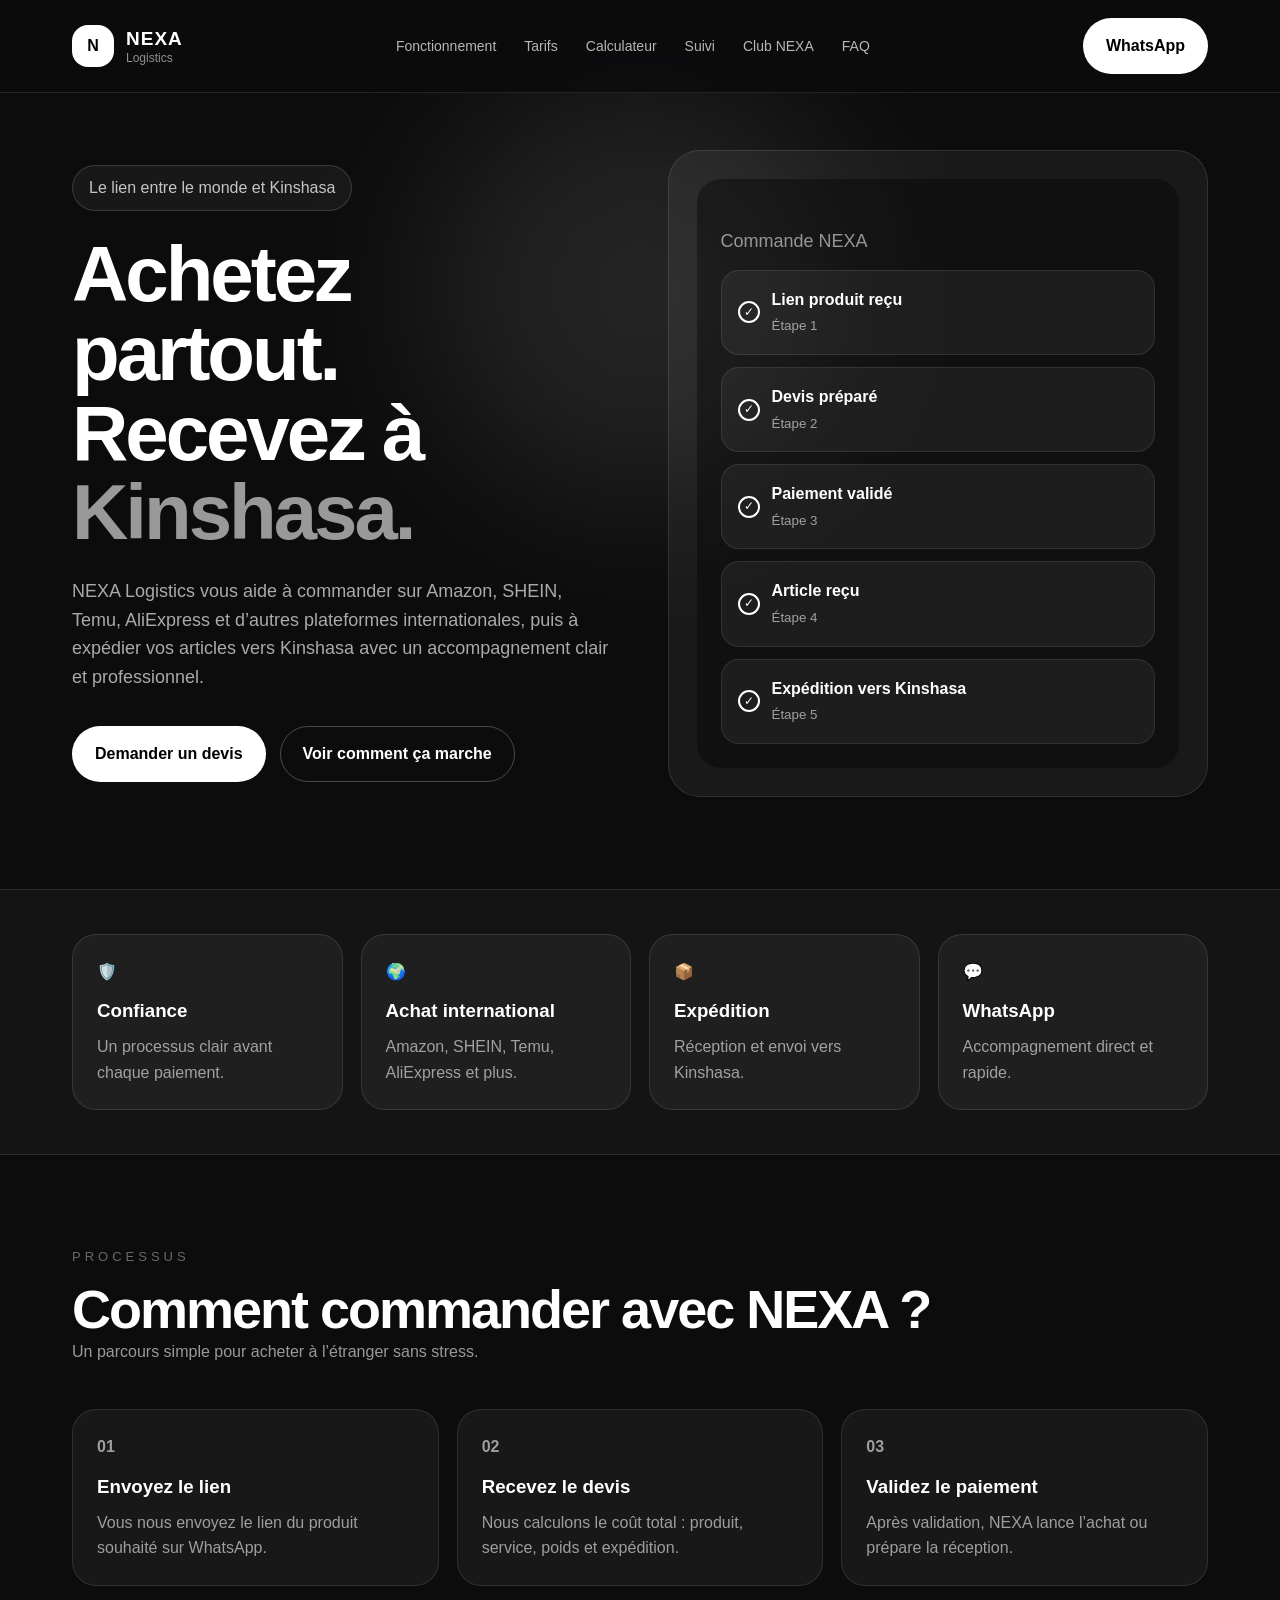
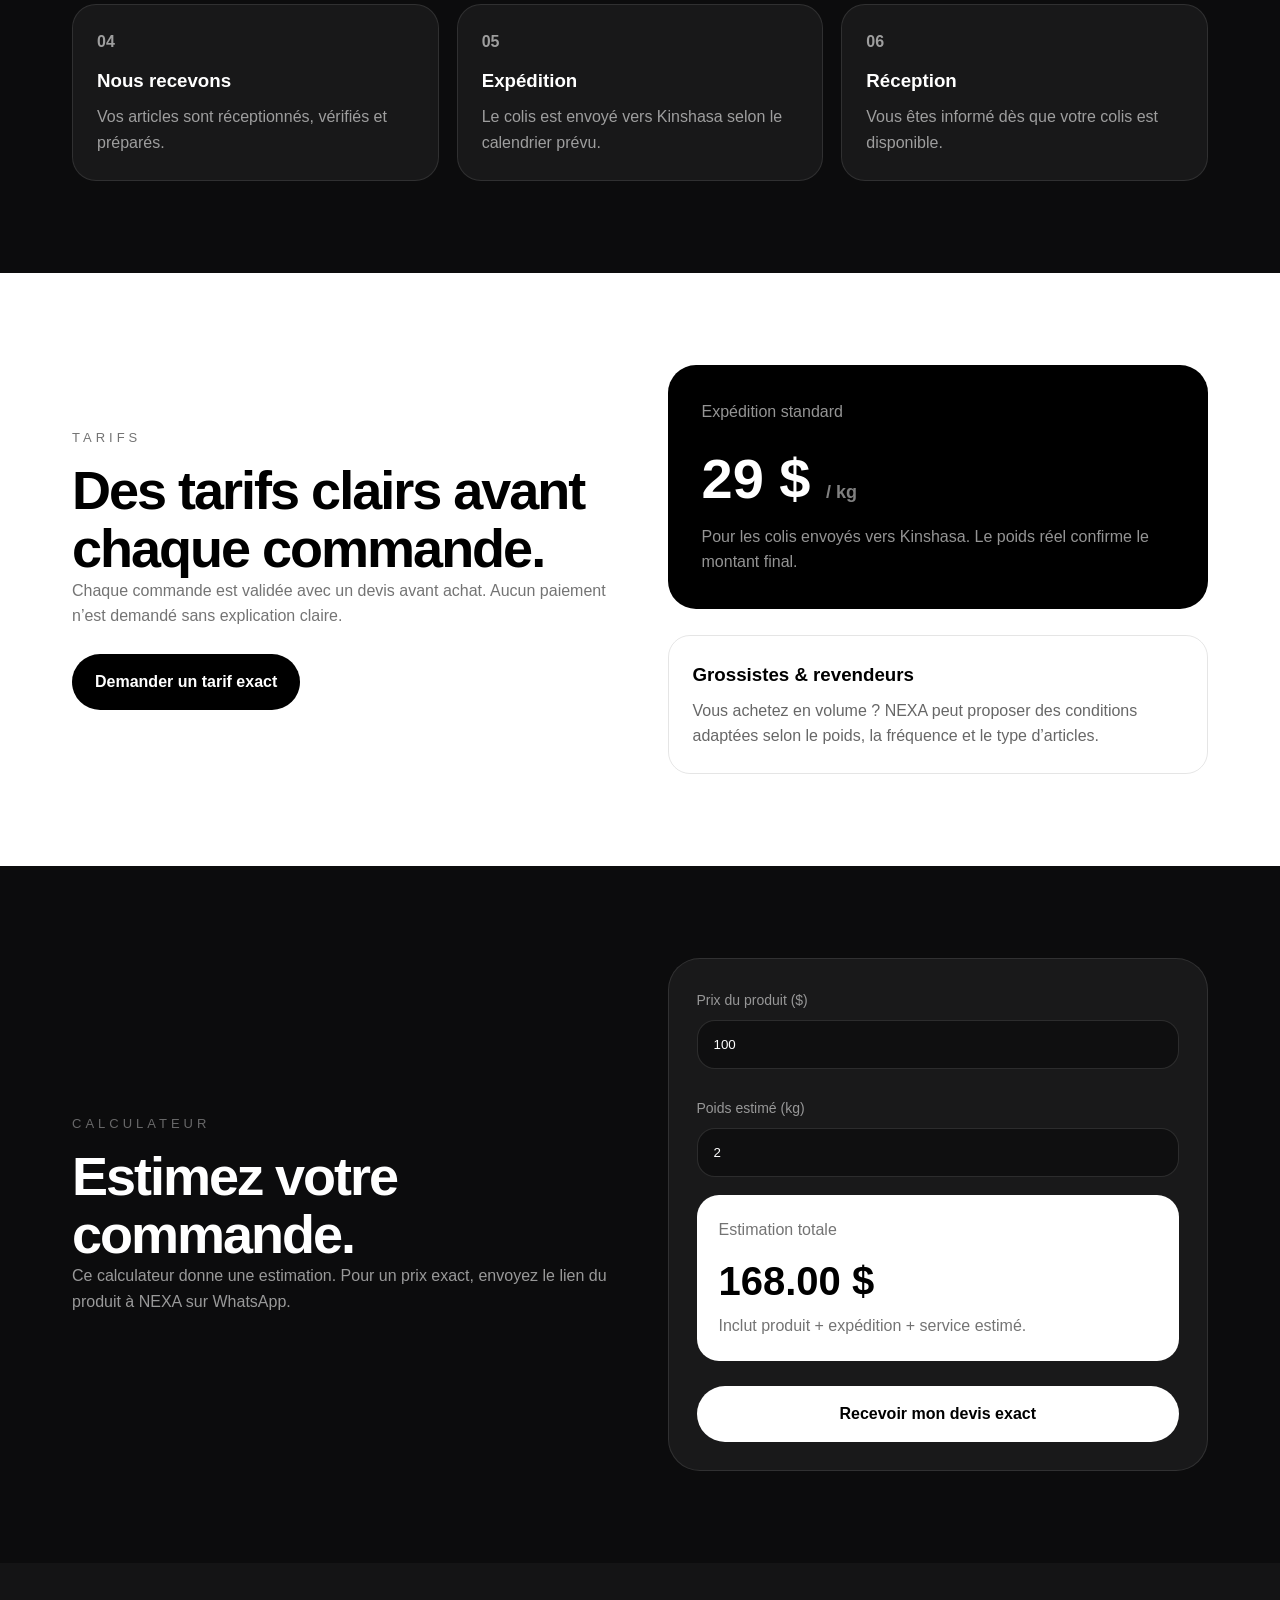
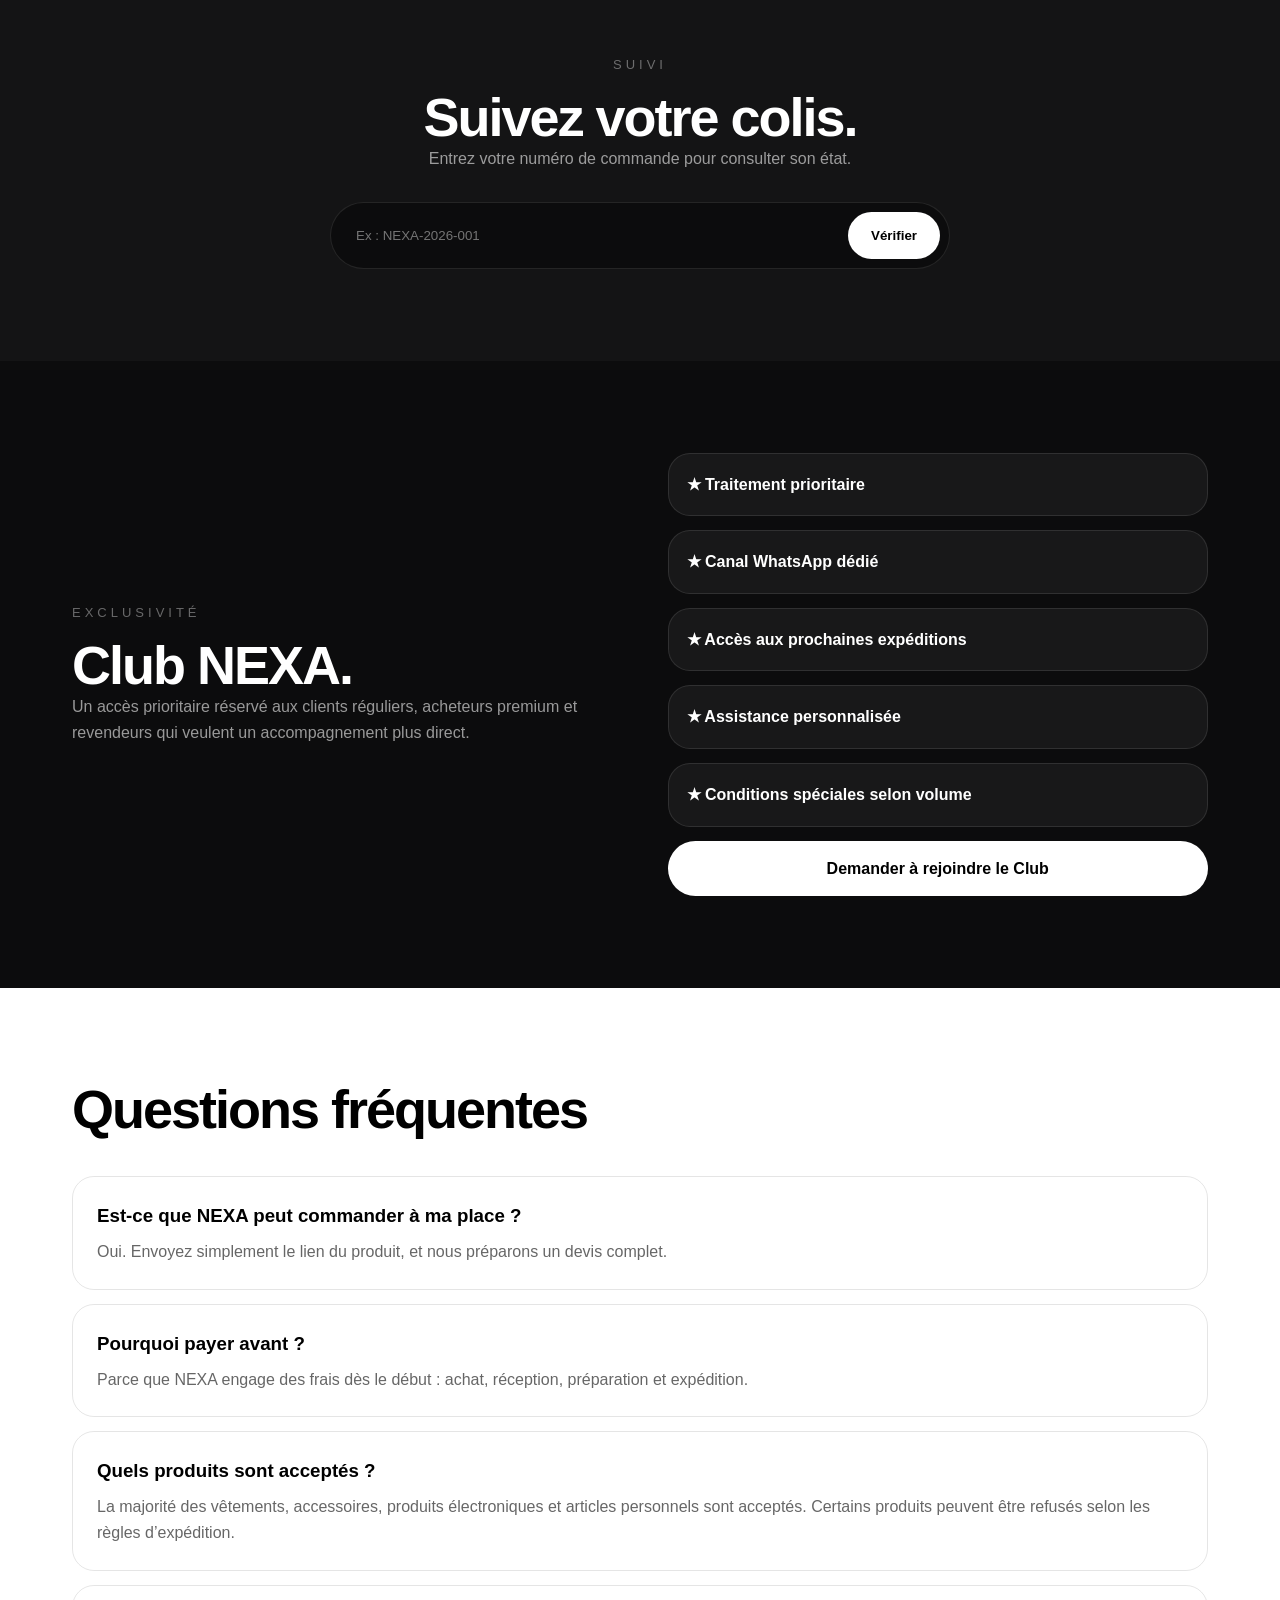
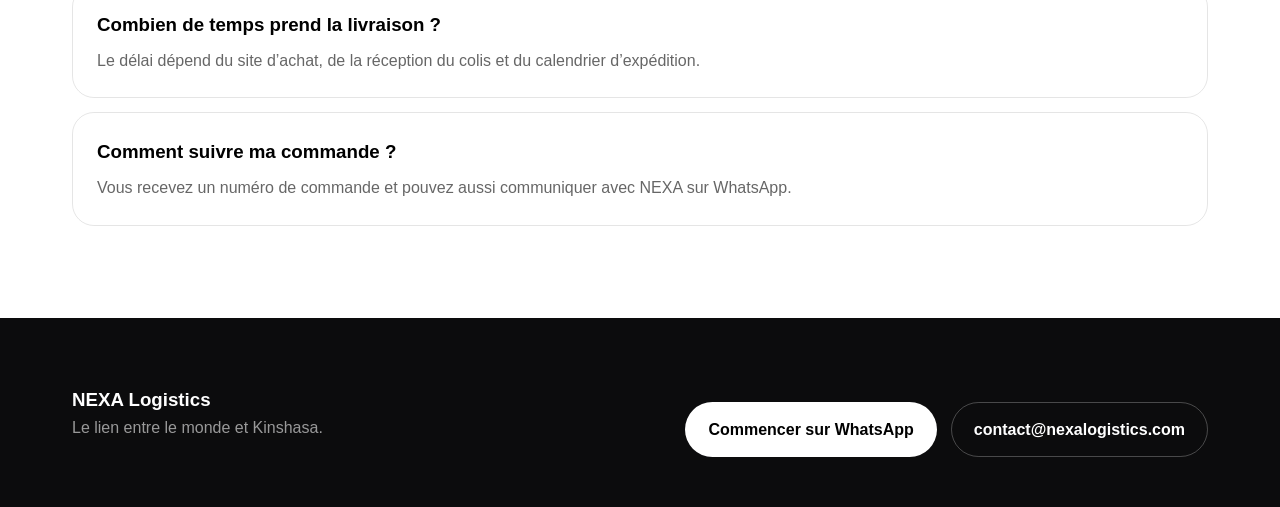
==== index.html @ 91b9b4a2 "Add files via upload" ====
<!DOCTYPE html>
<html lang="fr">
<head>
  <meta charset="UTF-8" />
  <meta name="viewport" content="width=device-width, initial-scale=1.0" />
  <title>NEXA Logistics — Le lien entre le monde et Kinshasa</title>
  <style>
    * { box-sizing: border-box; margin: 0; padding: 0; }
    html { scroll-behavior: smooth; }
    body {
      font-family: Inter, Arial, sans-serif;
      background: #0c0c0d;
      color: white;
      line-height: 1.6;
    }
    a { color: inherit; text-decoration: none; }
    .container { max-width: 1180px; margin: auto; padding: 0 22px; }
    header {
      position: fixed;
      top: 0;
      width: 100%;
      z-index: 100;
      background: rgba(12,12,13,0.9);
      backdrop-filter: blur(18px);
      border-bottom: 1px solid rgba(255,255,255,0.1);
    }
    .nav { display: flex; justify-content: space-between; align-items: center; padding: 18px 22px; max-width: 1180px; margin: auto; }
    .brand { display: flex; align-items: center; gap: 12px; }
    .logo { width: 42px; height: 42px; border-radius: 16px; background: white; color: black; display: flex; align-items: center; justify-content: center; font-weight: 900; }
    .brand h3 { font-size: 19px; letter-spacing: 1px; }
    .brand p { font-size: 12px; color: rgba(255,255,255,0.55); margin-top: -5px; }
    .links { display: flex; gap: 28px; color: rgba(255,255,255,0.7); font-size: 14px; }
    .links a:hover { color: white; }
    .btn { display: inline-flex; align-items: center; justify-content: center; padding: 14px 22px; border-radius: 999px; font-weight: 700; border: 1px solid transparent; cursor: pointer; }
    .btn-white { background: white; color: black; }
    .btn-outline { border-color: rgba(255,255,255,0.25); color: white; }
    section { padding: 92px 0; }
    .hero { padding-top: 150px; position: relative; overflow: hidden; }
    .glow { position: absolute; width: 420px; height: 420px; background: rgba(255,255,255,0.1); filter: blur(90px); border-radius: 50%; top: 80px; left: 50%; transform: translateX(-50%); }
    .grid { display: grid; grid-template-columns: 1fr 1fr; gap: 55px; align-items: center; position: relative; }
    .tag { display: inline-block; border: 1px solid rgba(255,255,255,0.15); background: rgba(255,255,255,0.05); padding: 9px 16px; border-radius: 999px; color: rgba(255,255,255,0.75); margin-bottom: 24px; }
    h1 { font-size: clamp(45px, 7vw, 78px); line-height: 1.02; letter-spacing: -3px; }
    h1 span, .muted { color: rgba(255,255,255,0.58); }
    .hero p { margin-top: 24px; color: rgba(255,255,255,0.65); font-size: 18px; max-width: 650px; }
    .actions { display: flex; gap: 14px; margin-top: 34px; flex-wrap: wrap; }
    .card { border: 1px solid rgba(255,255,255,0.1); background: rgba(255,255,255,0.055); border-radius: 32px; padding: 28px; }
    .tracking-card { background: rgba(0,0,0,0.38); border-radius: 24px; padding: 24px; }
    .step-mini { display: flex; gap: 12px; align-items: center; padding: 16px; border-radius: 18px; background: rgba(255,255,255,0.055); border: 1px solid rgba(255,255,255,0.09); margin-top: 12px; }
    .check { width: 22px; height: 22px; border-radius: 50%; border: 2px solid white; display: flex; align-items: center; justify-content: center; font-size: 12px; }
    .trust { border-top: 1px solid rgba(255,255,255,0.1); border-bottom: 1px solid rgba(255,255,255,0.1); background: rgba(255,255,255,0.03); padding: 44px 0; }
    .trust-grid { display: grid; grid-template-columns: repeat(4,1fr); gap: 18px; }
    .small-card { border: 1px solid rgba(255,255,255,0.1); background: rgba(255,255,255,0.05); border-radius: 24px; padding: 24px; }
    .small-card h3 { margin: 12px 0 8px; }
    .small-card p, .section-text { color: rgba(255,255,255,0.58); }
    .section-label { color: rgba(255,255,255,0.38); letter-spacing: 4px; text-transform: uppercase; font-size: 13px; margin-bottom: 12px; }
    h2 { font-size: clamp(34px, 5vw, 54px); line-height: 1.08; letter-spacing: -2px; }
    .process-grid { display: grid; grid-template-columns: repeat(3,1fr); gap: 18px; margin-top: 45px; }
    .num { color: rgba(255,255,255,0.35); font-weight: 900; }
    .white-section { background: white; color: black; }
    .white-section .section-label, .white-section .section-text { color: rgba(0,0,0,0.55); }
    .price-card { background: black; color: white; border-radius: 28px; padding: 34px; }
    .price { font-size: 56px; font-weight: 900; margin-top: 10px; }
    input { width: 100%; padding: 16px; border-radius: 18px; border: 1px solid rgba(255,255,255,0.12); background: rgba(0,0,0,0.38); color: white; outline: none; margin-top: 8px; }
    label { color: rgba(255,255,255,0.55); font-size: 14px; }
    .result { background: white; color: black; border-radius: 22px; padding: 22px; margin-top: 18px; }
    .result strong { display: block; font-size: 40px; margin-top: 6px; }
    .center { text-align: center; max-width: 780px; margin: auto; }
    .track-box { display: flex; gap: 10px; max-width: 620px; margin: 30px auto 0; border: 1px solid rgba(255,255,255,0.1); background: rgba(0,0,0,0.38); padding: 9px; border-radius: 999px; }
    .track-box input { margin: 0; border: none; background: transparent; }
    .club-list { display: grid; gap: 14px; }
    .club-item { padding: 18px; border: 1px solid rgba(255,255,255,0.1); background: rgba(255,255,255,0.05); border-radius: 22px; font-weight: 700; }
    .faq { display: grid; gap: 14px; margin-top: 38px; }
    .faq-item { border: 1px solid rgba(0,0,0,0.1); border-radius: 22px; padding: 24px; }
    .faq-item p { color: rgba(0,0,0,0.6); margin-top: 8px; }
    footer { padding: 50px 0; }
    .footer-content { display: flex; justify-content: space-between; gap: 25px; align-items: center; }
    @media (max-width: 900px) {
      .links { display: none; }
      .grid, .trust-grid, .process-grid { grid-template-columns: 1fr; }
      .track-box { border-radius: 28px; flex-direction: column; }
      .footer-content { flex-direction: column; align-items: flex-start; }
    }
  </style>
</head>
<body>
  <header>
    <div class="nav">
      <a href="#accueil" class="brand">
        <div class="logo">N</div>
        <div><h3>NEXA</h3><p>Logistics</p></div>
      </a>
      <nav class="links">
        <a href="#fonctionnement">Fonctionnement</a>
        <a href="#tarifs">Tarifs</a>
        <a href="#calculateur">Calculateur</a>
        <a href="#suivi">Suivi</a>
        <a href="#club">Club NEXA</a>
        <a href="#faq">FAQ</a>
      </nav>
      <a class="btn btn-white" href="https://wa.me/243000000000?text=Bonjour%20NEXA%2C%20je%20veux%20demander%20un%20devis." target="_blank">WhatsApp</a>
    </div>
  </header>

  <section id="accueil" class="hero">
    <div class="glow"></div>
    <div class="container grid">
      <div>
        <div class="tag">Le lien entre le monde et Kinshasa</div>
        <h1>Achetez partout. Recevez à <span>Kinshasa.</span></h1>
        <p>NEXA Logistics vous aide à commander sur Amazon, SHEIN, Temu, AliExpress et d’autres plateformes internationales, puis à expédier vos articles vers Kinshasa avec un accompagnement clair et professionnel.</p>
        <div class="actions">
          <a class="btn btn-white" href="https://wa.me/243000000000?text=Bonjour%20NEXA%2C%20je%20veux%20demander%20un%20devis." target="_blank">Demander un devis</a>
          <a class="btn btn-outline" href="#fonctionnement">Voir comment ça marche</a>
        </div>
      </div>
      <div class="card">
        <div class="tracking-card">
          <p style="color:rgba(255,255,255,.55); margin-bottom:14px;">Commande NEXA</p>
          <div class="step-mini"><div class="check">✓</div><div><strong>Lien produit reçu</strong><br><small class="muted">Étape 1</small></div></div>
          <div class="step-mini"><div class="check">✓</div><div><strong>Devis préparé</strong><br><small class="muted">Étape 2</small></div></div>
          <div class="step-mini"><div class="check">✓</div><div><strong>Paiement validé</strong><br><small class="muted">Étape 3</small></div></div>
          <div class="step-mini"><div class="check">✓</div><div><strong>Article reçu</strong><br><small class="muted">Étape 4</small></div></div>
          <div class="step-mini"><div class="check">✓</div><div><strong>Expédition vers Kinshasa</strong><br><small class="muted">Étape 5</small></div></div>
        </div>
      </div>
    </div>
  </section>

  <div class="trust">
    <div class="container trust-grid">
      <div class="small-card"><div>🛡️</div><h3>Confiance</h3><p>Un processus clair avant chaque paiement.</p></div>
      <div class="small-card"><div>🌍</div><h3>Achat international</h3><p>Amazon, SHEIN, Temu, AliExpress et plus.</p></div>
      <div class="small-card"><div>📦</div><h3>Expédition</h3><p>Réception et envoi vers Kinshasa.</p></div>
      <div class="small-card"><div>💬</div><h3>WhatsApp</h3><p>Accompagnement direct et rapide.</p></div>
    </div>
  </div>

  <section id="fonctionnement">
    <div class="container">
      <p class="section-label">Processus</p>
      <h2>Comment commander avec NEXA ?</h2>
      <p class="section-text">Un parcours simple pour acheter à l’étranger sans stress.</p>
      <div class="process-grid">
        <div class="small-card"><p class="num">01</p><h3>Envoyez le lien</h3><p>Vous nous envoyez le lien du produit souhaité sur WhatsApp.</p></div>
        <div class="small-card"><p class="num">02</p><h3>Recevez le devis</h3><p>Nous calculons le coût total : produit, service, poids et expédition.</p></div>
        <div class="small-card"><p class="num">03</p><h3>Validez le paiement</h3><p>Après validation, NEXA lance l’achat ou prépare la réception.</p></div>
        <div class="small-card"><p class="num">04</p><h3>Nous recevons</h3><p>Vos articles sont réceptionnés, vérifiés et préparés.</p></div>
        <div class="small-card"><p class="num">05</p><h3>Expédition</h3><p>Le colis est envoyé vers Kinshasa selon le calendrier prévu.</p></div>
        <div class="small-card"><p class="num">06</p><h3>Réception</h3><p>Vous êtes informé dès que votre colis est disponible.</p></div>
      </div>
    </div>
  </section>

  <section id="tarifs" class="white-section">
    <div class="container grid">
      <div>
        <p class="section-label">Tarifs</p>
        <h2>Des tarifs clairs avant chaque commande.</h2>
        <p class="section-text">Chaque commande est validée avec un devis avant achat. Aucun paiement n’est demandé sans explication claire.</p>
        <br><a class="btn" style="background:black;color:white;" href="https://wa.me/243000000000?text=Bonjour%20NEXA%2C%20je%20veux%20un%20tarif%20exact." target="_blank">Demander un tarif exact</a>
      </div>
      <div>
        <div class="price-card">
          <p class="muted">Expédition standard</p>
          <div class="price">29 $ <span style="font-size:18px;color:rgba(255,255,255,.5);">/ kg</span></div>
          <p class="muted">Pour les colis envoyés vers Kinshasa. Le poids réel confirme le montant final.</p>
        </div>
        <br>
        <div class="faq-item">
          <h3>Grossistes & revendeurs</h3>
          <p>Vous achetez en volume ? NEXA peut proposer des conditions adaptées selon le poids, la fréquence et le type d’articles.</p>
        </div>
      </div>
    </div>
  </section>

  <section id="calculateur">
    <div class="container grid">
      <div>
        <p class="section-label">Calculateur</p>
        <h2>Estimez votre commande.</h2>
        <p class="section-text">Ce calculateur donne une estimation. Pour un prix exact, envoyez le lien du produit à NEXA sur WhatsApp.</p>
      </div>
      <div class="card">
        <label>Prix du produit ($)</label>
        <input id="price" type="number" value="100" oninput="calculate()">
        <br><br>
        <label>Poids estimé (kg)</label>
        <input id="weight" type="number" value="2" oninput="calculate()">
        <div class="result">
          <p style="color:rgba(0,0,0,.55);">Estimation totale</p>
          <strong id="estimate">168.00 $</strong>
          <p style="color:rgba(0,0,0,.55);">Inclut produit + expédition + service estimé.</p>
        </div>
        <br>
        <a class="btn btn-white" style="width:100%;" href="https://wa.me/243000000000?text=Bonjour%20NEXA%2C%20je%20veux%20mon%20devis%20exact." target="_blank">Recevoir mon devis exact</a>
      </div>
    </div>
  </section>

  <section id="suivi" style="background:rgba(255,255,255,.03);">
    <div class="container center">
      <p class="section-label">Suivi</p>
      <h2>Suivez votre colis.</h2>
      <p class="section-text">Entrez votre numéro de commande pour consulter son état.</p>
      <div class="track-box">
        <input id="trackInput" placeholder="Ex : NEXA-2026-001">
        <button class="btn btn-white" onclick="showTrack()">Vérifier</button>
      </div>
      <div id="trackResult" class="card" style="display:none;text-align:left;margin-top:25px;">
        <p class="muted">Statut actuel</p>
        <h3>Commande en préparation</h3>
        <p class="section-text">Le suivi complet sera confirmé par l’équipe NEXA sur WhatsApp.</p>
      </div>
    </div>
  </section>

  <section id="club">
    <div class="container grid">
      <div>
        <p class="section-label">Exclusivité</p>
        <h2>Club NEXA.</h2>
        <p class="section-text">Un accès prioritaire réservé aux clients réguliers, acheteurs premium et revendeurs qui veulent un accompagnement plus direct.</p>
      </div>
      <div class="club-list">
        <div class="club-item">★ Traitement prioritaire</div>
        <div class="club-item">★ Canal WhatsApp dédié</div>
        <div class="club-item">★ Accès aux prochaines expéditions</div>
        <div class="club-item">★ Assistance personnalisée</div>
        <div class="club-item">★ Conditions spéciales selon volume</div>
        <a class="btn btn-white" href="https://wa.me/243000000000?text=Bonjour%20NEXA%2C%20je%20veux%20rejoindre%20le%20Club%20NEXA." target="_blank">Demander à rejoindre le Club</a>
      </div>
    </div>
  </section>

  <section id="faq" class="white-section">
    <div class="container">
      <h2>Questions fréquentes</h2>
      <div class="faq">
        <div class="faq-item"><h3>Est-ce que NEXA peut commander à ma place ?</h3><p>Oui. Envoyez simplement le lien du produit, et nous préparons un devis complet.</p></div>
        <div class="faq-item"><h3>Pourquoi payer avant ?</h3><p>Parce que NEXA engage des frais dès le début : achat, réception, préparation et expédition.</p></div>
        <div class="faq-item"><h3>Quels produits sont acceptés ?</h3><p>La majorité des vêtements, accessoires, produits électroniques et articles personnels sont acceptés. Certains produits peuvent être refusés selon les règles d’expédition.</p></div>
        <div class="faq-item"><h3>Combien de temps prend la livraison ?</h3><p>Le délai dépend du site d’achat, de la réception du colis et du calendrier d’expédition.</p></div>
        <div class="faq-item"><h3>Comment suivre ma commande ?</h3><p>Vous recevez un numéro de commande et pouvez aussi communiquer avec NEXA sur WhatsApp.</p></div>
      </div>
    </div>
  </section>

  <footer>
    <div class="container footer-content">
      <div>
        <h3>NEXA Logistics</h3>
        <p class="muted">Le lien entre le monde et Kinshasa.</p>
      </div>
      <div class="actions">
        <a class="btn btn-white" href="https://wa.me/243000000000?text=Bonjour%20NEXA%2C%20je%20veux%20commencer%20une%20commande." target="_blank">Commencer sur WhatsApp</a>
        <a class="btn btn-outline" href="mailto:contact@nexalogistics.com">contact@nexalogistics.com</a>
      </div>
    </div>
  </footer>

  <script>
    function calculate() {
      const price = Number(document.getElementById('price').value || 0);
      const weight = Number(document.getElementById('weight').value || 0);
      const shipping = weight * 29;
      const service = Math.max(price * 0.10, 10);
      const total = price + shipping + service;
      document.getElementById('estimate').innerText = total.toFixed(2) + ' $';
    }
    function showTrack() {
      document.getElementById('trackResult').style.display = 'block';
    }
    calculate();
  </script>
</body>
</html>
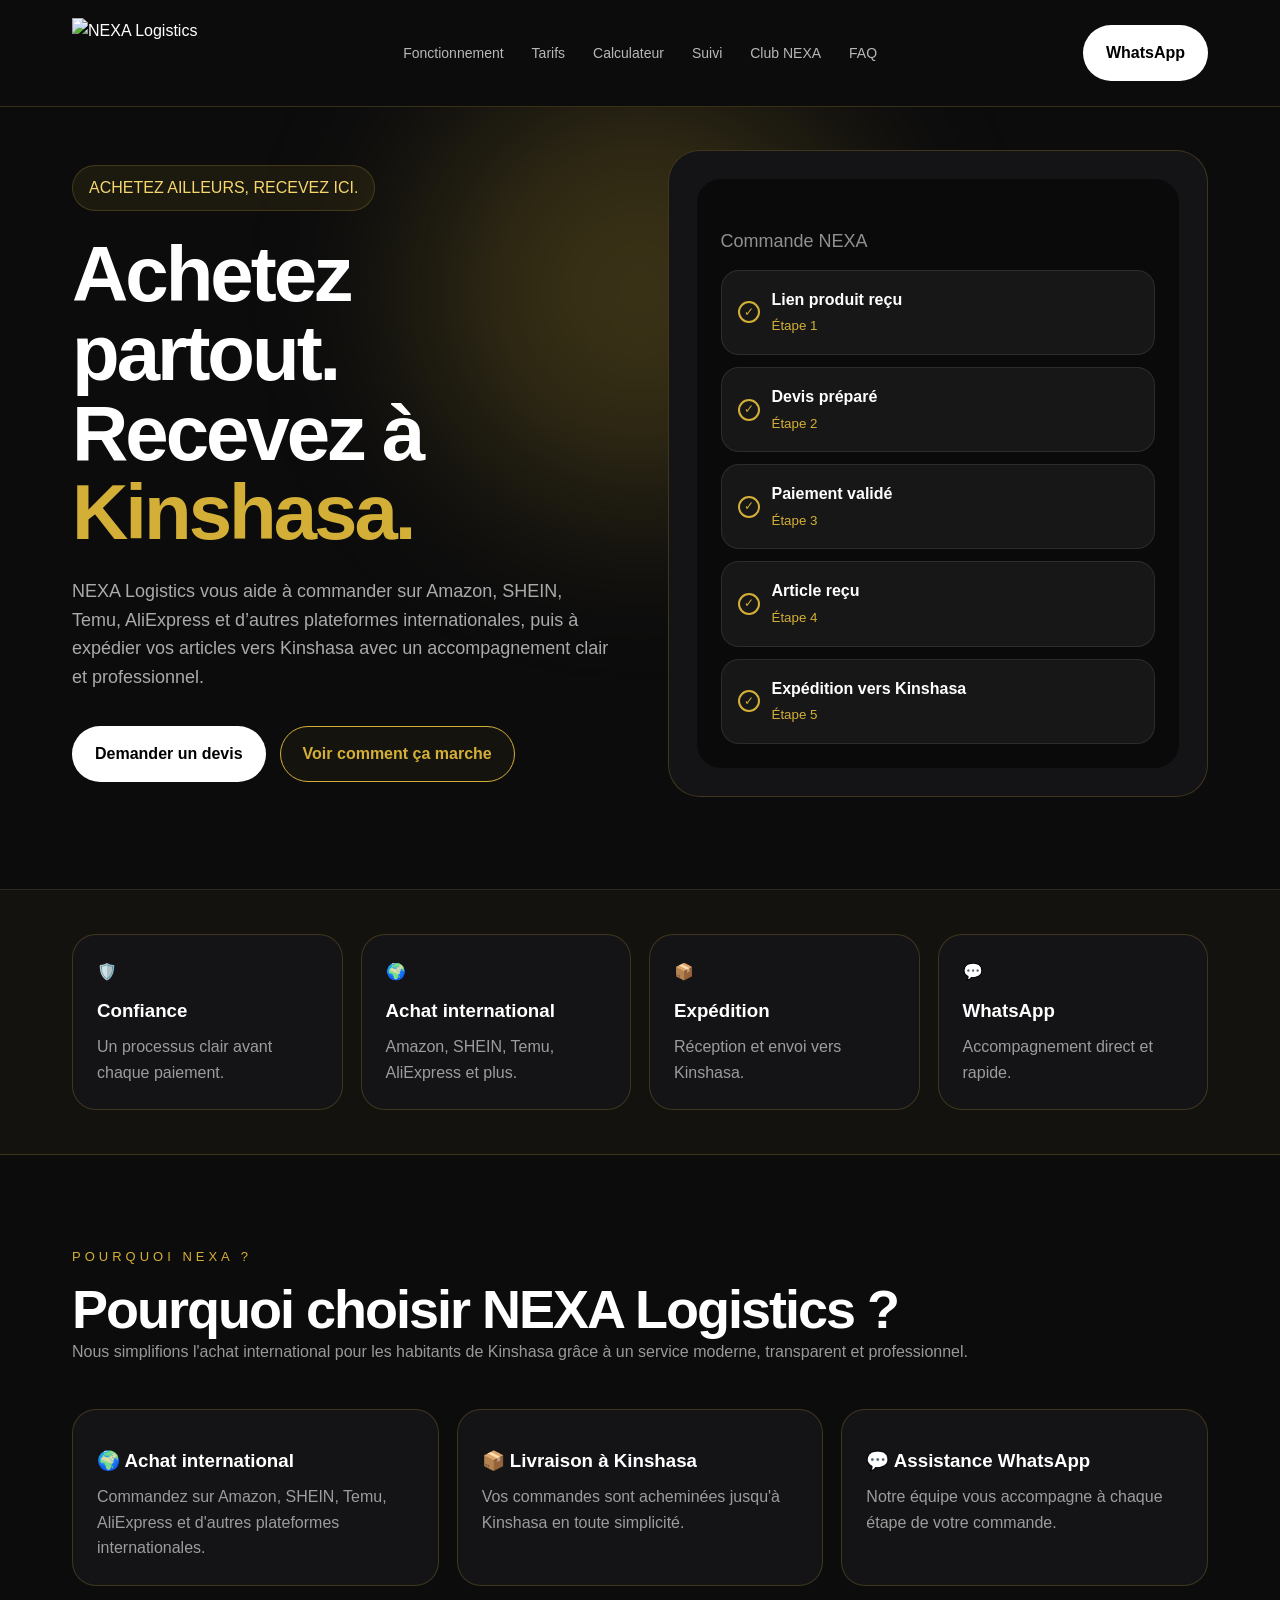
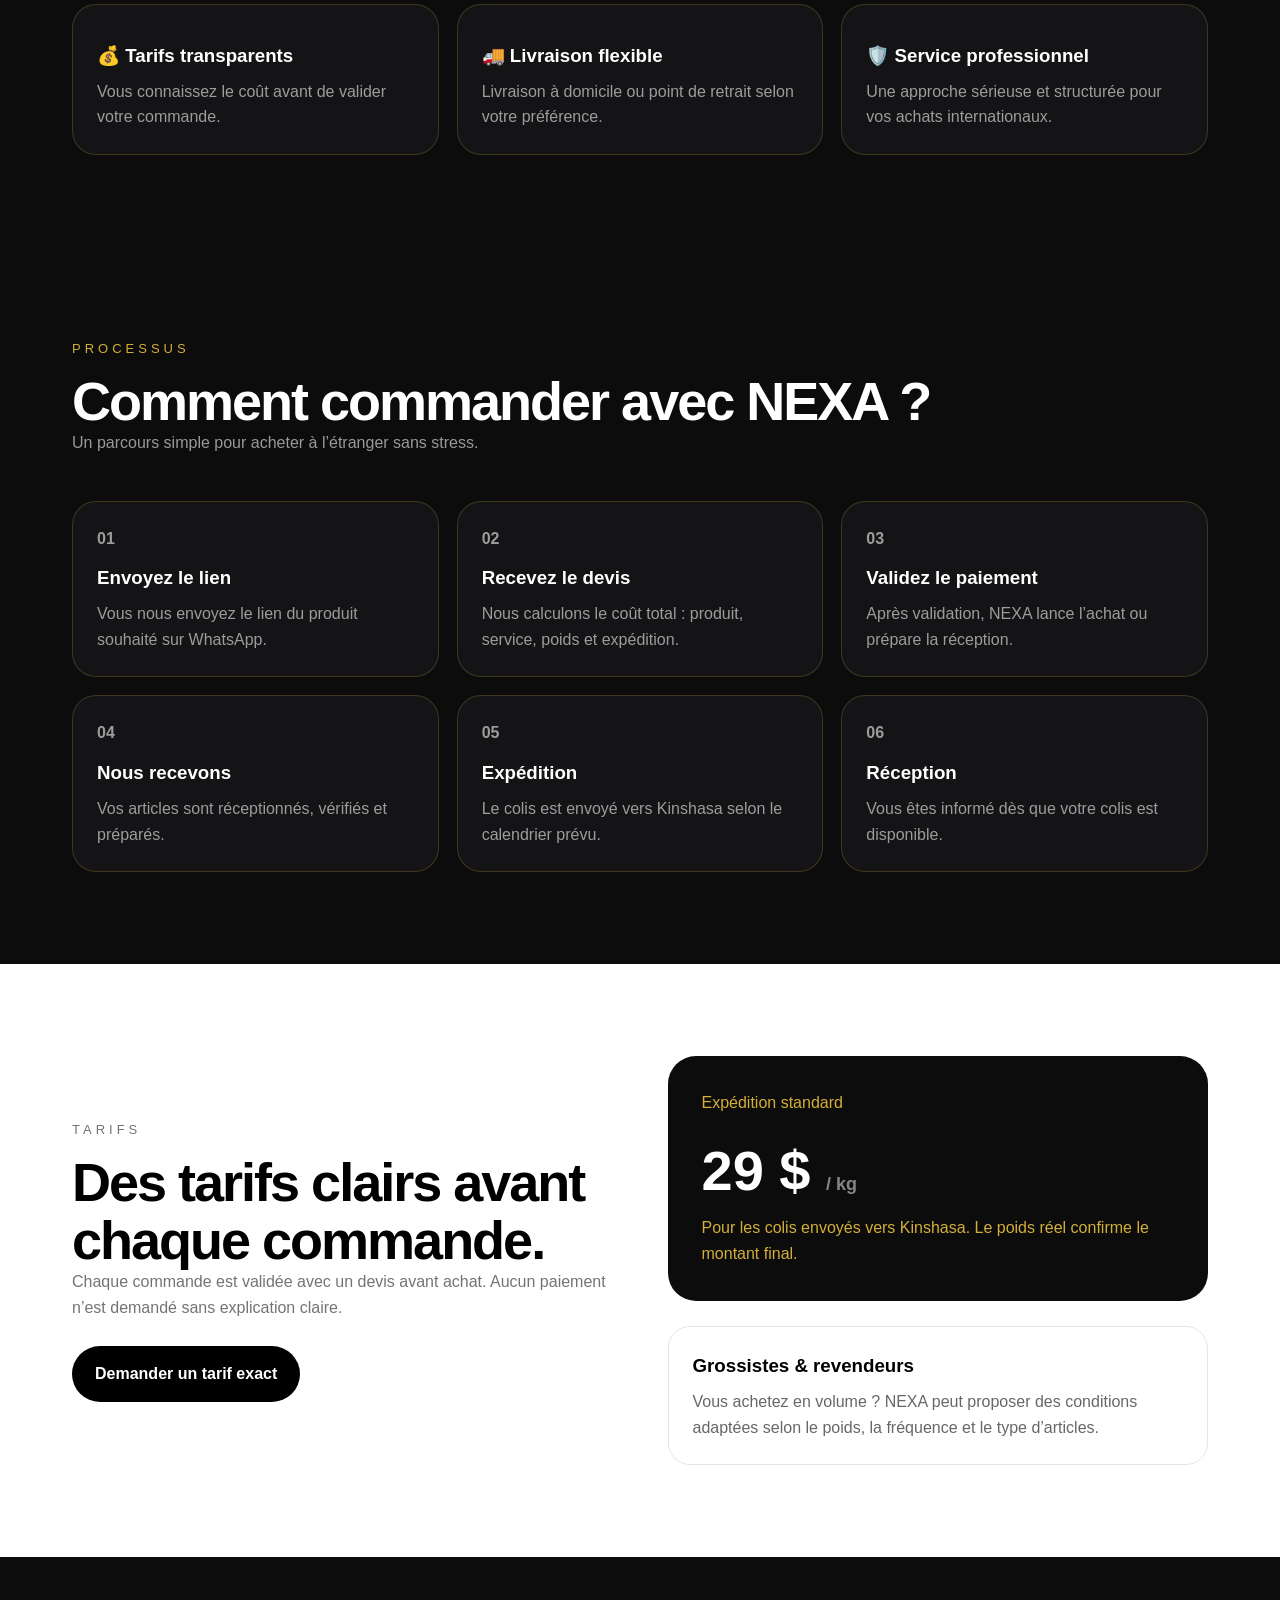
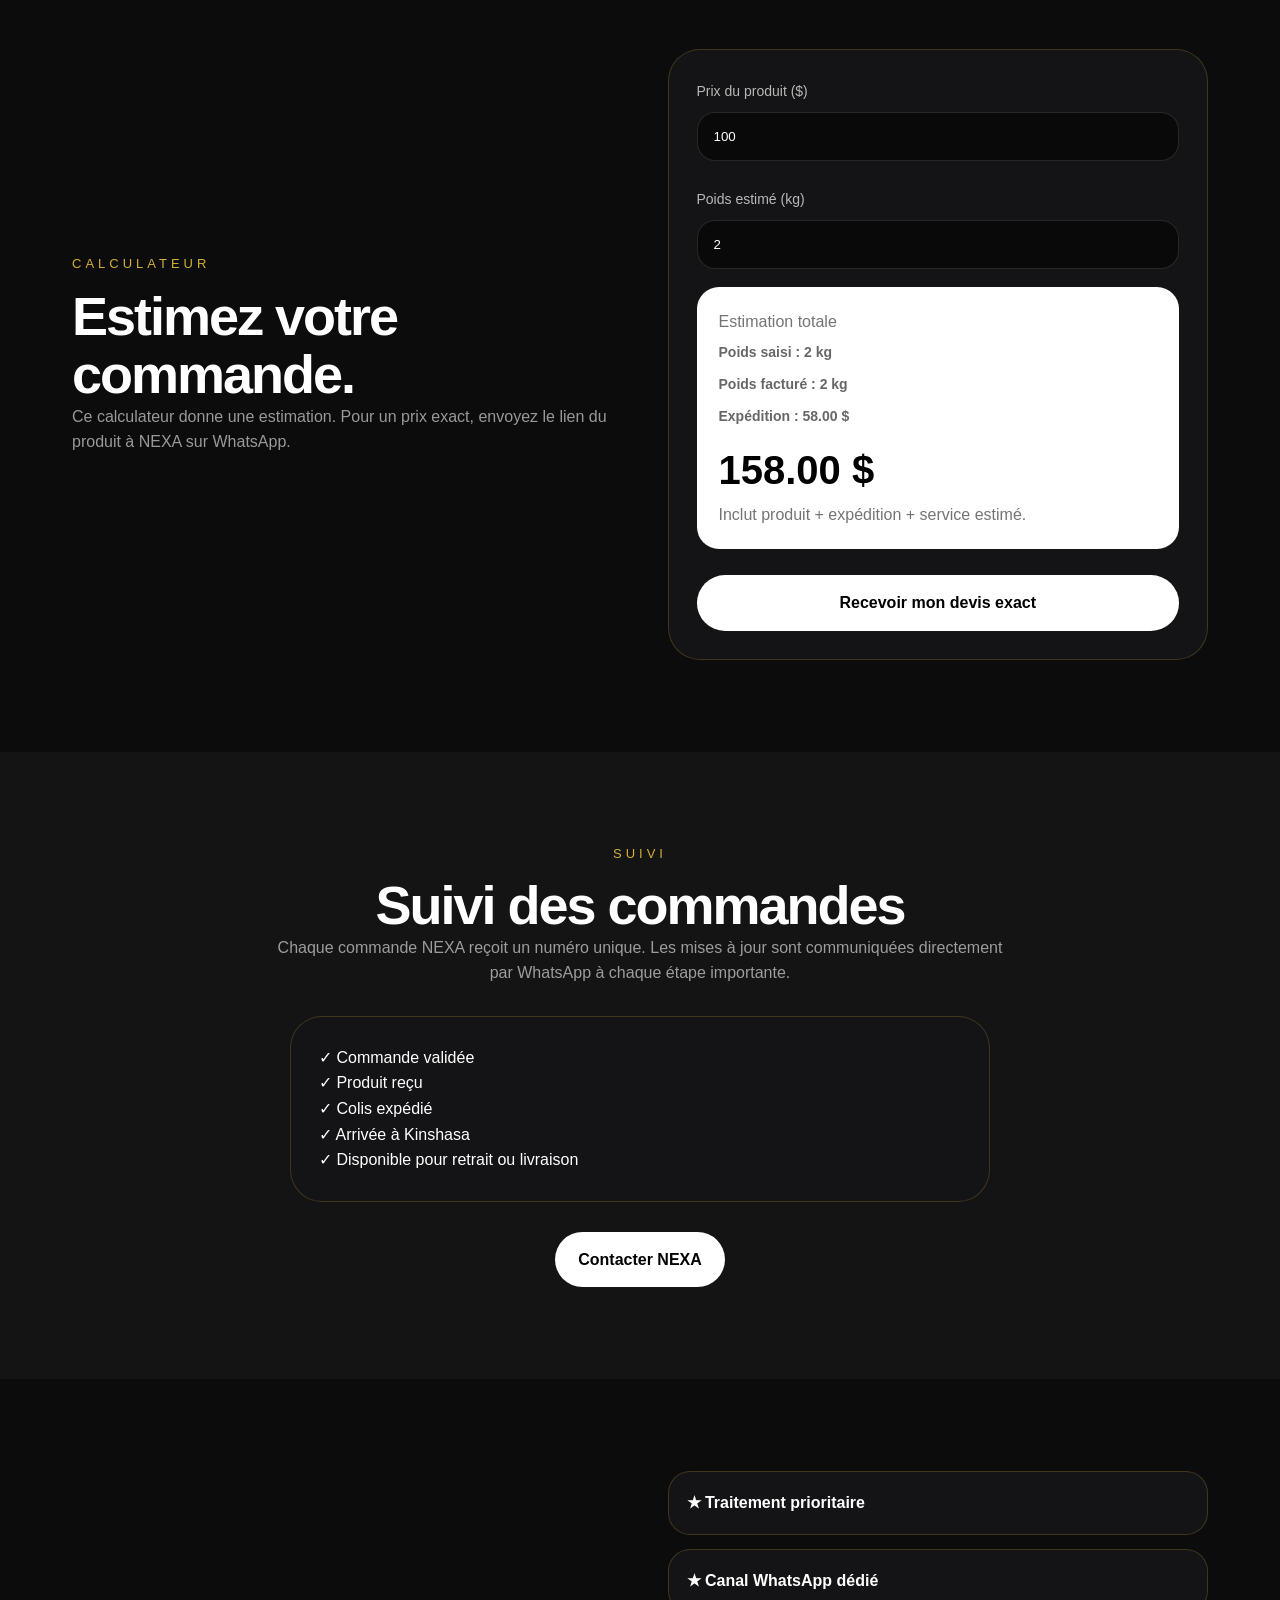
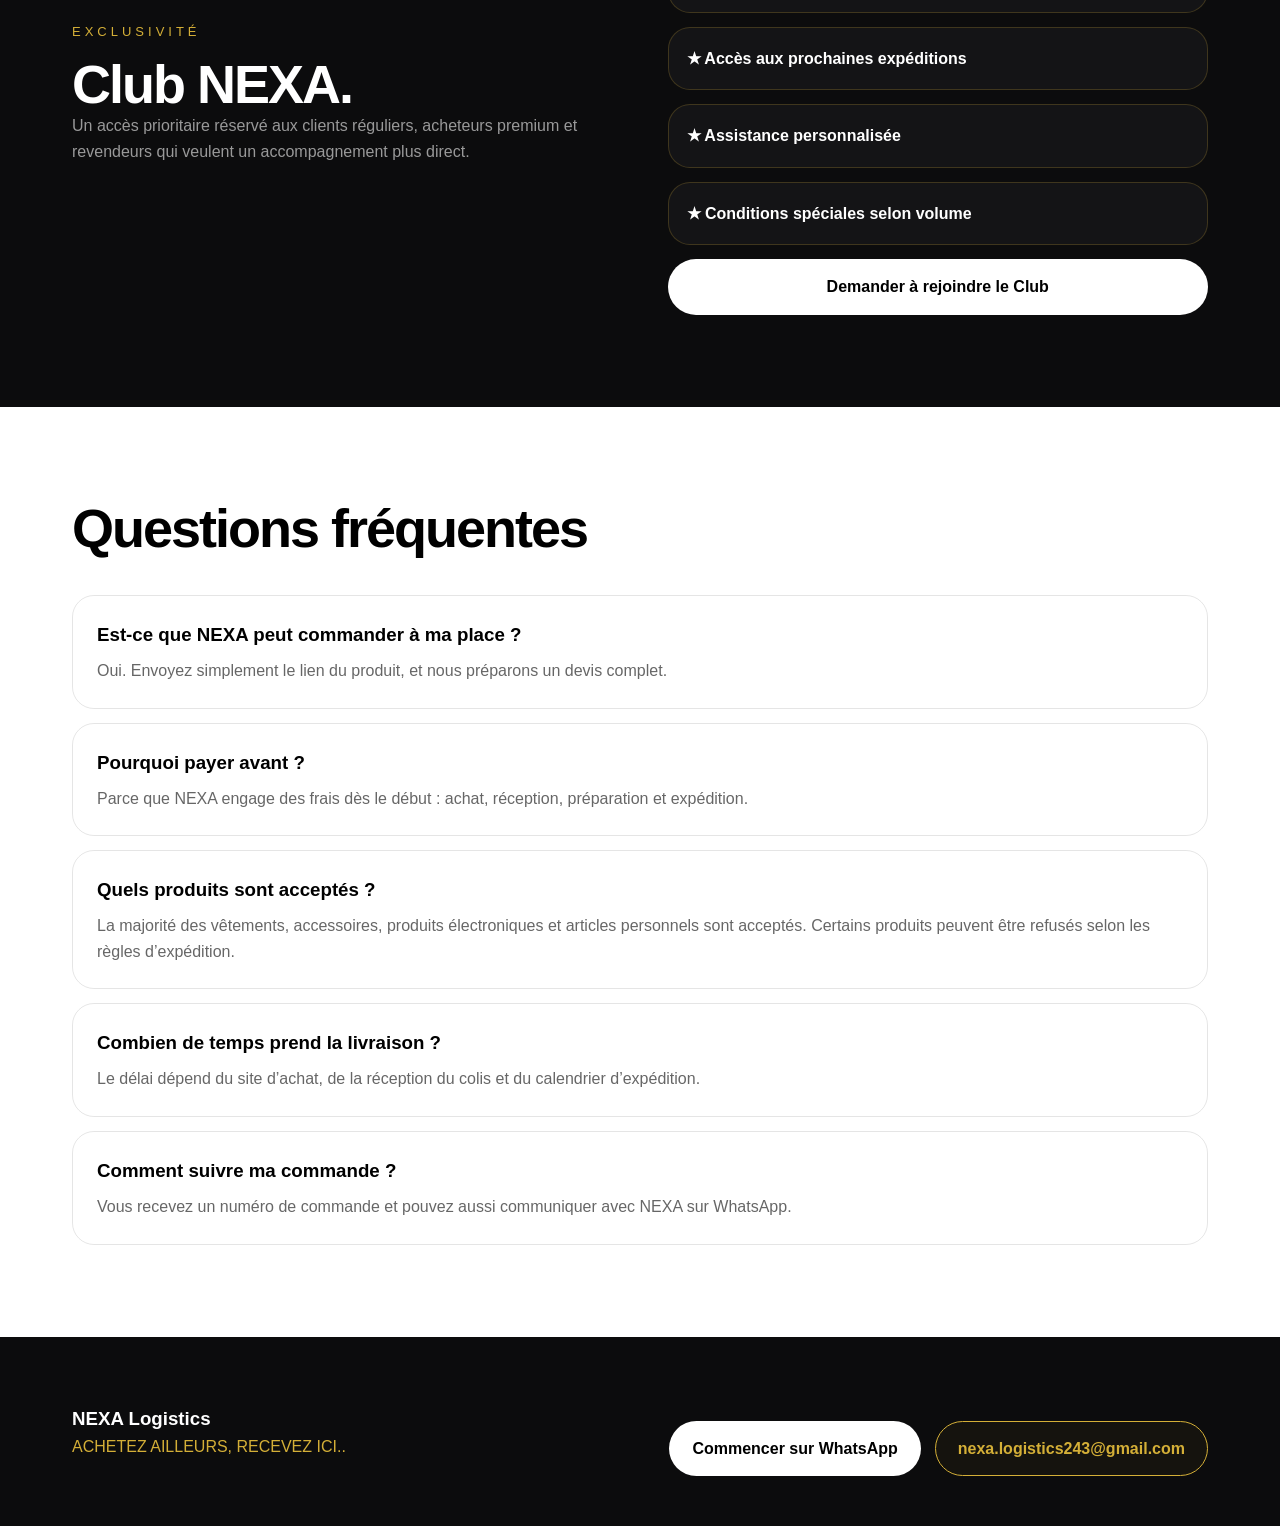
==== commit 74be1564: "Add files via upload" ====
--- a/index.html
+++ b/index.html
@@ -3,91 +3,14 @@
 <head>
   <meta charset="UTF-8" />
   <meta name="viewport" content="width=device-width, initial-scale=1.0" />
-  <title>NEXA Logistics — Le lien entre le monde et Kinshasa</title>
-  <style>
-    * { box-sizing: border-box; margin: 0; padding: 0; }
-    html { scroll-behavior: smooth; }
-    body {
-      font-family: Inter, Arial, sans-serif;
-      background: #0c0c0d;
-      color: white;
-      line-height: 1.6;
-    }
-    a { color: inherit; text-decoration: none; }
-    .container { max-width: 1180px; margin: auto; padding: 0 22px; }
-    header {
-      position: fixed;
-      top: 0;
-      width: 100%;
-      z-index: 100;
-      background: rgba(12,12,13,0.9);
-      backdrop-filter: blur(18px);
-      border-bottom: 1px solid rgba(255,255,255,0.1);
-    }
-    .nav { display: flex; justify-content: space-between; align-items: center; padding: 18px 22px; max-width: 1180px; margin: auto; }
-    .brand { display: flex; align-items: center; gap: 12px; }
-    .logo { width: 42px; height: 42px; border-radius: 16px; background: white; color: black; display: flex; align-items: center; justify-content: center; font-weight: 900; }
-    .brand h3 { font-size: 19px; letter-spacing: 1px; }
-    .brand p { font-size: 12px; color: rgba(255,255,255,0.55); margin-top: -5px; }
-    .links { display: flex; gap: 28px; color: rgba(255,255,255,0.7); font-size: 14px; }
-    .links a:hover { color: white; }
-    .btn { display: inline-flex; align-items: center; justify-content: center; padding: 14px 22px; border-radius: 999px; font-weight: 700; border: 1px solid transparent; cursor: pointer; }
-    .btn-white { background: white; color: black; }
-    .btn-outline { border-color: rgba(255,255,255,0.25); color: white; }
-    section { padding: 92px 0; }
-    .hero { padding-top: 150px; position: relative; overflow: hidden; }
-    .glow { position: absolute; width: 420px; height: 420px; background: rgba(255,255,255,0.1); filter: blur(90px); border-radius: 50%; top: 80px; left: 50%; transform: translateX(-50%); }
-    .grid { display: grid; grid-template-columns: 1fr 1fr; gap: 55px; align-items: center; position: relative; }
-    .tag { display: inline-block; border: 1px solid rgba(255,255,255,0.15); background: rgba(255,255,255,0.05); padding: 9px 16px; border-radius: 999px; color: rgba(255,255,255,0.75); margin-bottom: 24px; }
-    h1 { font-size: clamp(45px, 7vw, 78px); line-height: 1.02; letter-spacing: -3px; }
-    h1 span, .muted { color: rgba(255,255,255,0.58); }
-    .hero p { margin-top: 24px; color: rgba(255,255,255,0.65); font-size: 18px; max-width: 650px; }
-    .actions { display: flex; gap: 14px; margin-top: 34px; flex-wrap: wrap; }
-    .card { border: 1px solid rgba(255,255,255,0.1); background: rgba(255,255,255,0.055); border-radius: 32px; padding: 28px; }
-    .tracking-card { background: rgba(0,0,0,0.38); border-radius: 24px; padding: 24px; }
-    .step-mini { display: flex; gap: 12px; align-items: center; padding: 16px; border-radius: 18px; background: rgba(255,255,255,0.055); border: 1px solid rgba(255,255,255,0.09); margin-top: 12px; }
-    .check { width: 22px; height: 22px; border-radius: 50%; border: 2px solid white; display: flex; align-items: center; justify-content: center; font-size: 12px; }
-    .trust { border-top: 1px solid rgba(255,255,255,0.1); border-bottom: 1px solid rgba(255,255,255,0.1); background: rgba(255,255,255,0.03); padding: 44px 0; }
-    .trust-grid { display: grid; grid-template-columns: repeat(4,1fr); gap: 18px; }
-    .small-card { border: 1px solid rgba(255,255,255,0.1); background: rgba(255,255,255,0.05); border-radius: 24px; padding: 24px; }
-    .small-card h3 { margin: 12px 0 8px; }
-    .small-card p, .section-text { color: rgba(255,255,255,0.58); }
-    .section-label { color: rgba(255,255,255,0.38); letter-spacing: 4px; text-transform: uppercase; font-size: 13px; margin-bottom: 12px; }
-    h2 { font-size: clamp(34px, 5vw, 54px); line-height: 1.08; letter-spacing: -2px; }
-    .process-grid { display: grid; grid-template-columns: repeat(3,1fr); gap: 18px; margin-top: 45px; }
-    .num { color: rgba(255,255,255,0.35); font-weight: 900; }
-    .white-section { background: white; color: black; }
-    .white-section .section-label, .white-section .section-text { color: rgba(0,0,0,0.55); }
-    .price-card { background: black; color: white; border-radius: 28px; padding: 34px; }
-    .price { font-size: 56px; font-weight: 900; margin-top: 10px; }
-    input { width: 100%; padding: 16px; border-radius: 18px; border: 1px solid rgba(255,255,255,0.12); background: rgba(0,0,0,0.38); color: white; outline: none; margin-top: 8px; }
-    label { color: rgba(255,255,255,0.55); font-size: 14px; }
-    .result { background: white; color: black; border-radius: 22px; padding: 22px; margin-top: 18px; }
-    .result strong { display: block; font-size: 40px; margin-top: 6px; }
-    .center { text-align: center; max-width: 780px; margin: auto; }
-    .track-box { display: flex; gap: 10px; max-width: 620px; margin: 30px auto 0; border: 1px solid rgba(255,255,255,0.1); background: rgba(0,0,0,0.38); padding: 9px; border-radius: 999px; }
-    .track-box input { margin: 0; border: none; background: transparent; }
-    .club-list { display: grid; gap: 14px; }
-    .club-item { padding: 18px; border: 1px solid rgba(255,255,255,0.1); background: rgba(255,255,255,0.05); border-radius: 22px; font-weight: 700; }
-    .faq { display: grid; gap: 14px; margin-top: 38px; }
-    .faq-item { border: 1px solid rgba(0,0,0,0.1); border-radius: 22px; padding: 24px; }
-    .faq-item p { color: rgba(0,0,0,0.6); margin-top: 8px; }
-    footer { padding: 50px 0; }
-    .footer-content { display: flex; justify-content: space-between; gap: 25px; align-items: center; }
-    @media (max-width: 900px) {
-      .links { display: none; }
-      .grid, .trust-grid, .process-grid { grid-template-columns: 1fr; }
-      .track-box { border-radius: 28px; flex-direction: column; }
-      .footer-content { flex-direction: column; align-items: flex-start; }
-    }
-  </style>
+  <title>NEXA Logistics — ACHETEZ AILLEURS, RECEVEZ ICI.</title>
+  <link rel="stylesheet" href="style.css" />
 </head>
 <body>
   <header>
     <div class="nav">
       <a href="#accueil" class="brand">
-        <div class="logo">N</div>
-        <div><h3>NEXA</h3><p>Logistics</p></div>
+        <img src="assets/logo-nexa.png" alt="NEXA Logistics" class="logo-img">
       </a>
       <nav class="links">
         <a href="#fonctionnement">Fonctionnement</a>
@@ -97,7 +20,7 @@
         <a href="#club">Club NEXA</a>
         <a href="#faq">FAQ</a>
       </nav>
-      <a class="btn btn-white" href="https://wa.me/243000000000?text=Bonjour%20NEXA%2C%20je%20veux%20demander%20un%20devis." target="_blank">WhatsApp</a>
+      <a class="btn btn-white" href="https://wa.me/243838003300?text=Bonjour%20NEXA%2C%20je%20veux%20demander%20un%20devis." target="_blank">WhatsApp</a>
     </div>
   </header>
 
@@ -105,11 +28,11 @@
     <div class="glow"></div>
     <div class="container grid">
       <div>
-        <div class="tag">Le lien entre le monde et Kinshasa</div>
+        <div class="tag">ACHETEZ AILLEURS, RECEVEZ ICI.</div>
         <h1>Achetez partout. Recevez à <span>Kinshasa.</span></h1>
         <p>NEXA Logistics vous aide à commander sur Amazon, SHEIN, Temu, AliExpress et d’autres plateformes internationales, puis à expédier vos articles vers Kinshasa avec un accompagnement clair et professionnel.</p>
         <div class="actions">
-          <a class="btn btn-white" href="https://wa.me/243000000000?text=Bonjour%20NEXA%2C%20je%20veux%20demander%20un%20devis." target="_blank">Demander un devis</a>
+          <a class="btn btn-white" href="https://wa.me/243838003300?text=Bonjour%20NEXA%2C%20je%20veux%20demander%20un%20devis." target="_blank">Demander un devis</a>
           <a class="btn btn-outline" href="#fonctionnement">Voir comment ça marche</a>
         </div>
       </div>
@@ -133,9 +56,57 @@
       <div class="small-card"><div>📦</div><h3>Expédition</h3><p>Réception et envoi vers Kinshasa.</p></div>
       <div class="small-card"><div>💬</div><h3>WhatsApp</h3><p>Accompagnement direct et rapide.</p></div>
     </div>
+</div>
+
+<section id="pourquoi-nexa">
+  <div class="container">
+
+    <p class="section-label">Pourquoi NEXA ?</p>
+
+    <h2>Pourquoi choisir NEXA Logistics ?</h2>
+
+    <p class="section-text">
+      Nous simplifions l'achat international pour les habitants de Kinshasa grâce à un service moderne, transparent et professionnel.
+    </p>
+
+    <div class="process-grid">
+
+      <div class="small-card">
+        <h3>🌍 Achat international</h3>
+        <p>Commandez sur Amazon, SHEIN, Temu, AliExpress et d'autres plateformes internationales.</p>
+      </div>
+
+      <div class="small-card">
+        <h3>📦 Livraison à Kinshasa</h3>
+        <p>Vos commandes sont acheminées jusqu'à Kinshasa en toute simplicité.</p>
+      </div>
+
+      <div class="small-card">
+        <h3>💬 Assistance WhatsApp</h3>
+        <p>Notre équipe vous accompagne à chaque étape de votre commande.</p>
+      </div>
+
+      <div class="small-card">
+        <h3>💰 Tarifs transparents</h3>
+        <p>Vous connaissez le coût avant de valider votre commande.</p>
+      </div>
+
+      <div class="small-card">
+        <h3>🚚 Livraison flexible</h3>
+        <p>Livraison à domicile ou point de retrait selon votre préférence.</p>
+      </div>
+
+      <div class="small-card">
+        <h3>🛡️ Service professionnel</h3>
+        <p>Une approche sérieuse et structurée pour vos achats internationaux.</p>
+      </div>
+
+    </div>
+
   </div>
-
-  <section id="fonctionnement">
+</section>
+
+<section id="fonctionnement">
     <div class="container">
       <p class="section-label">Processus</p>
       <h2>Comment commander avec NEXA ?</h2>
@@ -157,7 +128,7 @@
         <p class="section-label">Tarifs</p>
         <h2>Des tarifs clairs avant chaque commande.</h2>
         <p class="section-text">Chaque commande est validée avec un devis avant achat. Aucun paiement n’est demandé sans explication claire.</p>
-        <br><a class="btn" style="background:black;color:white;" href="https://wa.me/243000000000?text=Bonjour%20NEXA%2C%20je%20veux%20un%20tarif%20exact." target="_blank">Demander un tarif exact</a>
+        <br><a class="btn" style="background:black;color:white;" href="https://wa.me/243838003300?text=Bonjour%20NEXA%2C%20je%20veux%20un%20tarif%20exact." target="_blank">Demander un tarif exact</a>
       </div>
       <div>
         <div class="price-card">
@@ -193,27 +164,37 @@
           <p style="color:rgba(0,0,0,.55);">Inclut produit + expédition + service estimé.</p>
         </div>
         <br>
-        <a class="btn btn-white" style="width:100%;" href="https://wa.me/243000000000?text=Bonjour%20NEXA%2C%20je%20veux%20mon%20devis%20exact." target="_blank">Recevoir mon devis exact</a>
+        <a class="btn btn-white" style="width:100%;" href="https://wa.me/243838003300?text=Bonjour%20NEXA%2C%20je%20veux%20mon%20devis%20exact." target="_blank">Recevoir mon devis exact</a>
       </div>
     </div>
   </section>
 
   <section id="suivi" style="background:rgba(255,255,255,.03);">
-    <div class="container center">
-      <p class="section-label">Suivi</p>
-      <h2>Suivez votre colis.</h2>
-      <p class="section-text">Entrez votre numéro de commande pour consulter son état.</p>
-      <div class="track-box">
-        <input id="trackInput" placeholder="Ex : NEXA-2026-001">
-        <button class="btn btn-white" onclick="showTrack()">Vérifier</button>
-      </div>
-      <div id="trackResult" class="card" style="display:none;text-align:left;margin-top:25px;">
-        <p class="muted">Statut actuel</p>
-        <h3>Commande en préparation</h3>
-        <p class="section-text">Le suivi complet sera confirmé par l’équipe NEXA sur WhatsApp.</p>
-      </div>
-    </div>
-  </section>
+  <div class="container center">
+    <p class="section-label">Suivi</p>
+
+    <h2>Suivi des commandes</h2>
+
+    <p class="section-text">
+      Chaque commande NEXA reçoit un numéro unique.
+      Les mises à jour sont communiquées directement par WhatsApp à chaque étape importante.
+    </p>
+
+    <div class="card" style="max-width:700px;margin:30px auto;text-align:left;">
+      <p>✓ Commande validée</p>
+      <p>✓ Produit reçu</p>
+      <p>✓ Colis expédié</p>
+      <p>✓ Arrivée à Kinshasa</p>
+      <p>✓ Disponible pour retrait ou livraison</p>
+    </div>
+
+    <a class="btn btn-white"
+       href="https://wa.me/243838003300?text=Bonjour%20NEXA%2C%20je%20souhaite%20obtenir%20des%20informations%20sur%20ma%20commande."
+       target="_blank">
+       Contacter NEXA
+    </a>
+  </div>
+</section>
 
   <section id="club">
     <div class="container grid">
@@ -228,7 +209,7 @@
         <div class="club-item">★ Accès aux prochaines expéditions</div>
         <div class="club-item">★ Assistance personnalisée</div>
         <div class="club-item">★ Conditions spéciales selon volume</div>
-        <a class="btn btn-white" href="https://wa.me/243000000000?text=Bonjour%20NEXA%2C%20je%20veux%20rejoindre%20le%20Club%20NEXA." target="_blank">Demander à rejoindre le Club</a>
+        <a class="btn btn-white" href="https://wa.me/243838003300?text=Bonjour%20NEXA%2C%20je%20veux%20rejoindre%20le%20Club%20NEXA." target="_blank">Demander à rejoindre le Club</a>
       </div>
     </div>
   </section>
@@ -250,28 +231,14 @@
     <div class="container footer-content">
       <div>
         <h3>NEXA Logistics</h3>
-        <p class="muted">Le lien entre le monde et Kinshasa.</p>
+        <p class="muted">ACHETEZ AILLEURS, RECEVEZ ICI..</p>
       </div>
       <div class="actions">
-        <a class="btn btn-white" href="https://wa.me/243000000000?text=Bonjour%20NEXA%2C%20je%20veux%20commencer%20une%20commande." target="_blank">Commencer sur WhatsApp</a>
-        <a class="btn btn-outline" href="mailto:contact@nexalogistics.com">contact@nexalogistics.com</a>
+        <a class="btn btn-white" href="https://wa.me/243838003300?text=Bonjour%20NEXA%2C%20je%20veux%20commencer%20une%20commande." target="_blank">Commencer sur WhatsApp</a>
+        <a class="btn btn-outline" href="mailto:nexa.logistics243@gmail.com">nexa.logistics243@gmail.com</a>
       </div>
     </div>
   </footer>
-
-  <script>
-    function calculate() {
-      const price = Number(document.getElementById('price').value || 0);
-      const weight = Number(document.getElementById('weight').value || 0);
-      const shipping = weight * 29;
-      const service = Math.max(price * 0.10, 10);
-      const total = price + shipping + service;
-      document.getElementById('estimate').innerText = total.toFixed(2) + ' $';
-    }
-    function showTrack() {
-      document.getElementById('trackResult').style.display = 'block';
-    }
-    calculate();
-  </script>
+  <script src="script.js"></script>
 </body>
 </html>
--- a/style.css
+++ b/style.css
@@ -0,0 +1,132 @@
+:root {
+  --nexa-black: #0C0C0D;
+  --nexa-black-soft: #141416;
+  --nexa-gold: #D4AF37;
+  --nexa-gold-light: #F5D76E;
+  --nexa-white: #FFFFFF;
+  --nexa-gray: #B8B8B8;
+  --nexa-border: rgba(212, 175, 55, 0.22);
+}
+
+* { box-sizing: border-box; margin: 0; padding: 0; }
+    html { scroll-behavior: smooth; }
+    body {
+      font-family: Inter, Arial, sans-serif;
+      background: var(--nexa-black);
+      color: white;
+      line-height: 1.6;
+    }
+    a { color: inherit; text-decoration: none; }
+    .container { max-width: 1180px; margin: auto; padding: 0 22px; }
+    header {
+      position: fixed;
+      top: 0;
+      width: 100%;
+      z-index: 100;
+      background: rgba(12,12,13,0.92);
+      backdrop-filter: blur(18px);
+      border-bottom: 1px solid var(--nexa-border);
+    }
+    .nav { display: flex; justify-content: space-between; align-items: center; padding: 18px 22px; max-width: 1180px; margin: auto; }
+    .brand { display: flex; align-items: center; gap: 12px; }
+    .logo { width: 42px; height: 42px; border-radius: 16px; background: var(--nexa-white); color: black; display: flex; align-items: center; justify-content: center; font-weight: 900; }
+    .brand h3 { font-size: 19px; letter-spacing: 1px; }
+    .brand p { font-size: 12px; color: var(--nexa-gray); margin-top: -5px; }
+    .links { display: flex; gap: 28px; color: var(--nexa-gray); font-size: 14px; }
+    .links a:hover { color: var(--nexa-gold); }
+    .btn { display: inline-flex; align-items: center; justify-content: center; padding: 14px 22px; border-radius: 999px; font-weight: 700; border: 1px solid transparent; cursor: pointer; transition: all .25s ease; }
+    .btn-white { background: var(--nexa-white); color: black; }
+    .btn-outline { border-color: var(--nexa-gold); color: var(--nexa-gold); background: rgba(212,175,55,.04); }
+    .btn-outline:hover { background: rgba(212,175,55,.12); }
+    section { padding: 92px 0; }
+    .hero { padding-top: 150px; position: relative; overflow: hidden; }
+    .glow { position: absolute; width: 420px; height: 420px; background: rgba(212,175,55,0.23); filter: blur(90px); border-radius: 50%; top: 80px; left: 50%; transform: translateX(-50%); }
+    .grid { display: grid; grid-template-columns: 1fr 1fr; gap: 55px; align-items: center; position: relative; }
+    .tag { display: inline-block; border: 1px solid var(--nexa-border); background: rgba(212,175,55,0.08); padding: 9px 16px; border-radius: 999px; color: var(--nexa-gold-light); margin-bottom: 24px; }
+    h1 { font-size: clamp(45px, 7vw, 78px); line-height: 1.02; letter-spacing: -3px; }
+    h1 span, .muted { color: var(--nexa-gold); }
+    .hero p { margin-top: 24px; color: rgba(255,255,255,0.65); font-size: 18px; max-width: 650px; }
+    .actions { display: flex; gap: 14px; margin-top: 34px; flex-wrap: wrap; }
+    .card { border: 1px solid var(--nexa-border); background: var(--nexa-black-soft); border-radius: 32px; padding: 28px; }
+    .tracking-card { background: rgba(0,0,0,0.52); border-radius: 24px; padding: 24px; }
+    .step-mini { display: flex; gap: 12px; align-items: center; padding: 16px; border-radius: 18px; background: rgba(255,255,255,0.055); border: 1px solid rgba(255,255,255,0.09); margin-top: 12px; }
+    .check { width: 22px; height: 22px; border-radius: 50%; border: 2px solid var(--nexa-gold); color: var(--nexa-gold); display: flex; align-items: center; justify-content: center; font-size: 12px; }
+    .trust { border-top: 1px solid rgba(255,255,255,0.1); border-bottom: 1px solid var(--nexa-border); background: rgba(212,175,55,0.035); padding: 44px 0; }
+    .trust-grid { display: grid; grid-template-columns: repeat(4,1fr); gap: 18px; }
+    .small-card { border: 1px solid var(--nexa-border); background: var(--nexa-black-soft); border-radius: 24px; padding: 24px; }
+    .small-card h3 { margin: 12px 0 8px; }
+    .small-card p, .section-text { color: rgba(255,255,255,0.58); }
+    .section-label { color: var(--nexa-gold); letter-spacing: 4px; text-transform: uppercase; font-size: 13px; margin-bottom: 12px; }
+    h2 { font-size: clamp(34px, 5vw, 54px); line-height: 1.08; letter-spacing: -2px; }
+    .process-grid { display: grid; grid-template-columns: repeat(3,1fr); gap: 18px; margin-top: 45px; }
+    .num { color: rgba(212,175,55,0.55); font-weight: 900; }
+    .white-section { background: var(--nexa-white); color: black; }
+    .white-section .section-label, .white-section .section-text { color: rgba(0,0,0,0.55); }
+    .price-card { background: var(--nexa-black); color: white; border-radius: 28px; padding: 34px; }
+    .price { font-size: 56px; font-weight: 900; margin-top: 10px; }
+    input { width: 100%; padding: 16px; border-radius: 18px; border: 1px solid rgba(255,255,255,0.12); background: rgba(0,0,0,0.52); color: white; outline: none; margin-top: 8px; }
+    label { color: var(--nexa-gray); font-size: 14px; }
+    .result { background: var(--nexa-white); color: black; border-radius: 22px; padding: 22px; margin-top: 18px; }
+    .result strong { display: block; font-size: 40px; margin-top: 6px; }
+    .center { text-align: center; max-width: 780px; margin: auto; }
+    .track-box { display: flex; gap: 10px; max-width: 620px; margin: 30px auto 0; border: 1px solid rgba(255,255,255,0.1); background: rgba(0,0,0,0.52); padding: 9px; border-radius: 999px; }
+    .track-box input { margin: 0; border: none; background: transparent; }
+    .club-list { display: grid; gap: 14px; }
+    .club-item { padding: 18px; border: 1px solid var(--nexa-border); background: var(--nexa-black-soft); border-radius: 22px; font-weight: 700; }
+    .faq { display: grid; gap: 14px; margin-top: 38px; }
+    .faq-item { border: 1px solid rgba(0,0,0,0.1); border-radius: 22px; padding: 24px; }
+    .faq-item p { color: rgba(0,0,0,0.6); margin-top: 8px; }
+    footer { padding: 50px 0; }
+    .footer-content { display: flex; justify-content: space-between; gap: 25px; align-items: center; }
+    @media (max-width: 900px) {
+      .links { display: none; }
+      .grid, .trust-grid, .process-grid { grid-template-columns: 1fr; }
+      .track-box { border-radius: 28px; flex-direction: column; }
+      .footer-content { flex-direction: column; align-items: flex-start; }
+    }.logo-img{
+    height: 55px;
+    width: auto;
+    display: block;
+}.logo-img{
+  height: 70px;
+  width: auto;
+  display: block;
+  object-fit: contain;
+}
+
+.brand{
+  background: transparent;
+}
+
+header{
+  background: #0C0C0D;
+}.whatsapp-float{
+    position:fixed;
+    bottom:25px;
+    right:25px;
+
+    width:55px;
+    height:55px;
+
+    border-radius:50%;
+
+    background:#D4AF37;
+    color:#000;
+
+    display:flex;
+    align-items:center;
+    justify-content:center;
+
+    text-decoration:none;
+    font-size:24px;
+    font-weight:bold;
+
+    box-shadow:0 8px 25px rgba(0,0,0,.25);
+
+    z-index:999;
+    transition:.3s;
+}
+
+.whatsapp-float:hover{
+    transform:translateY(-3px);
+}
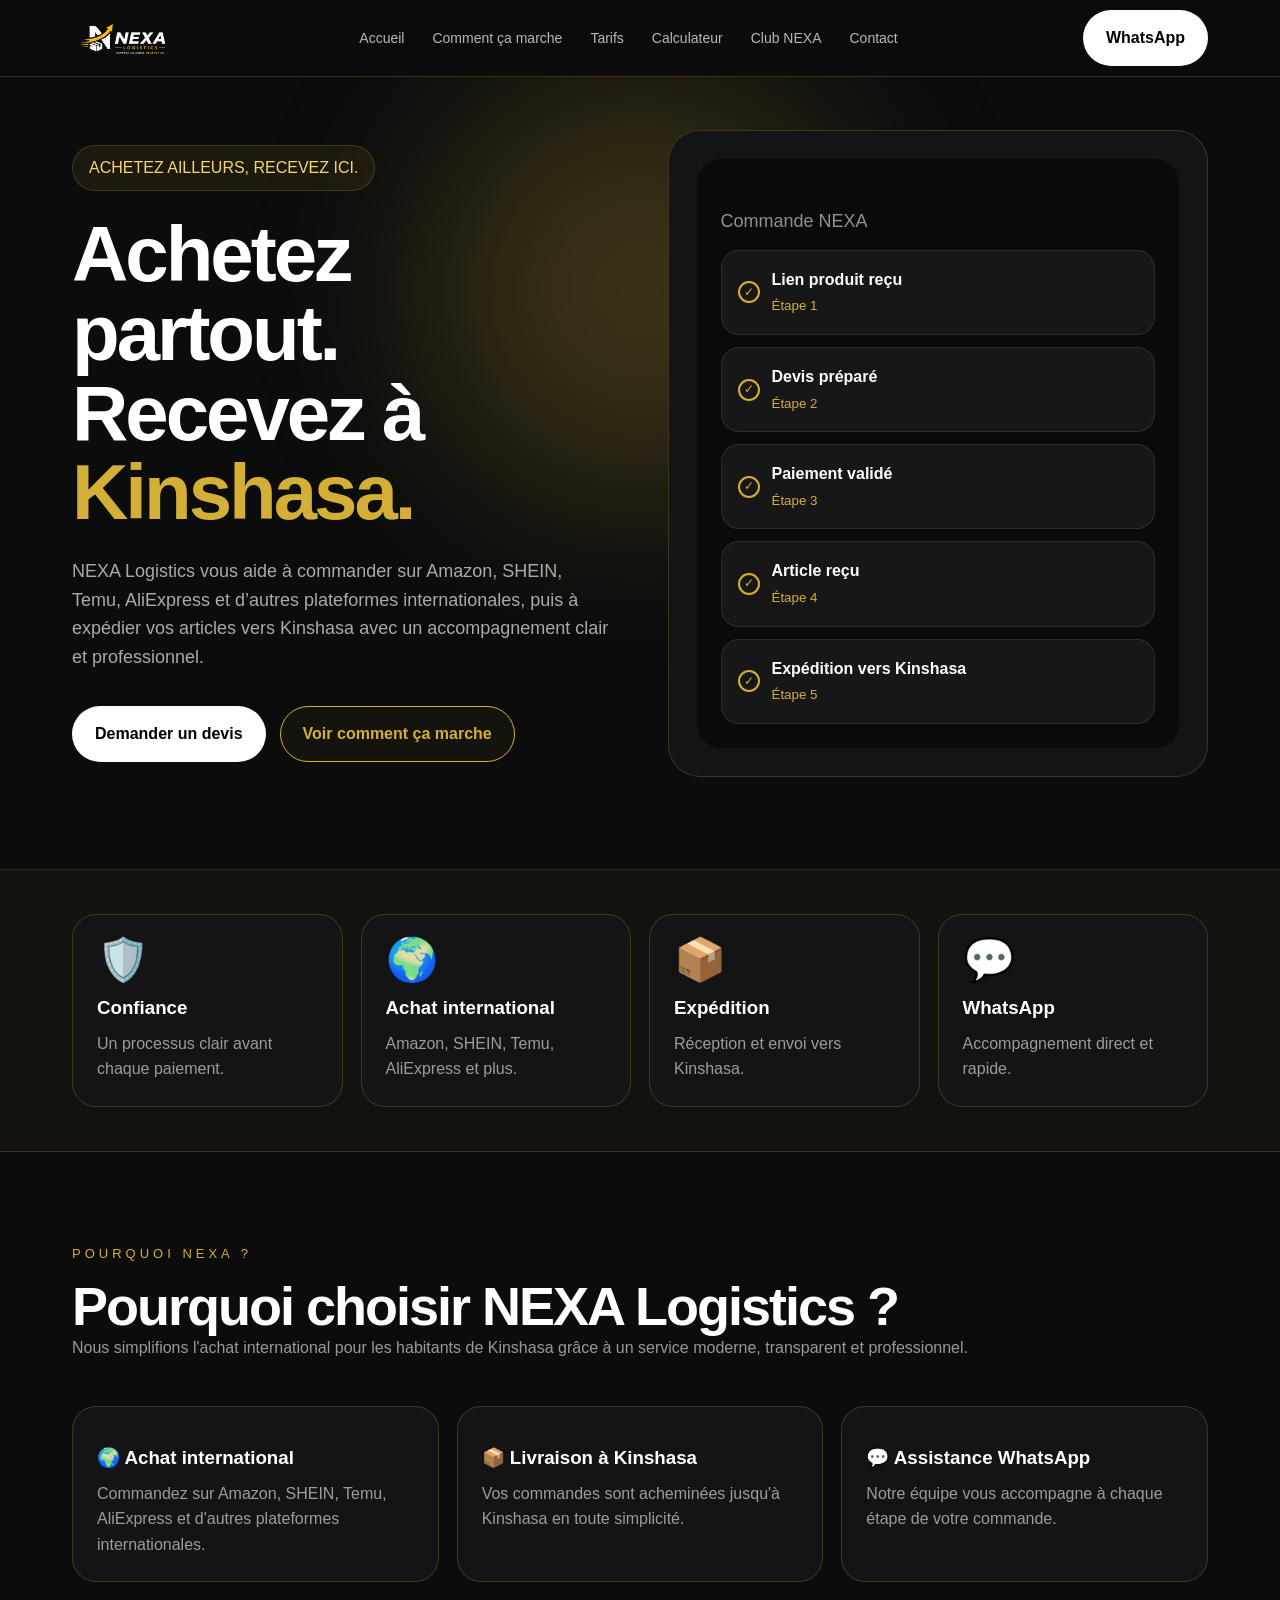
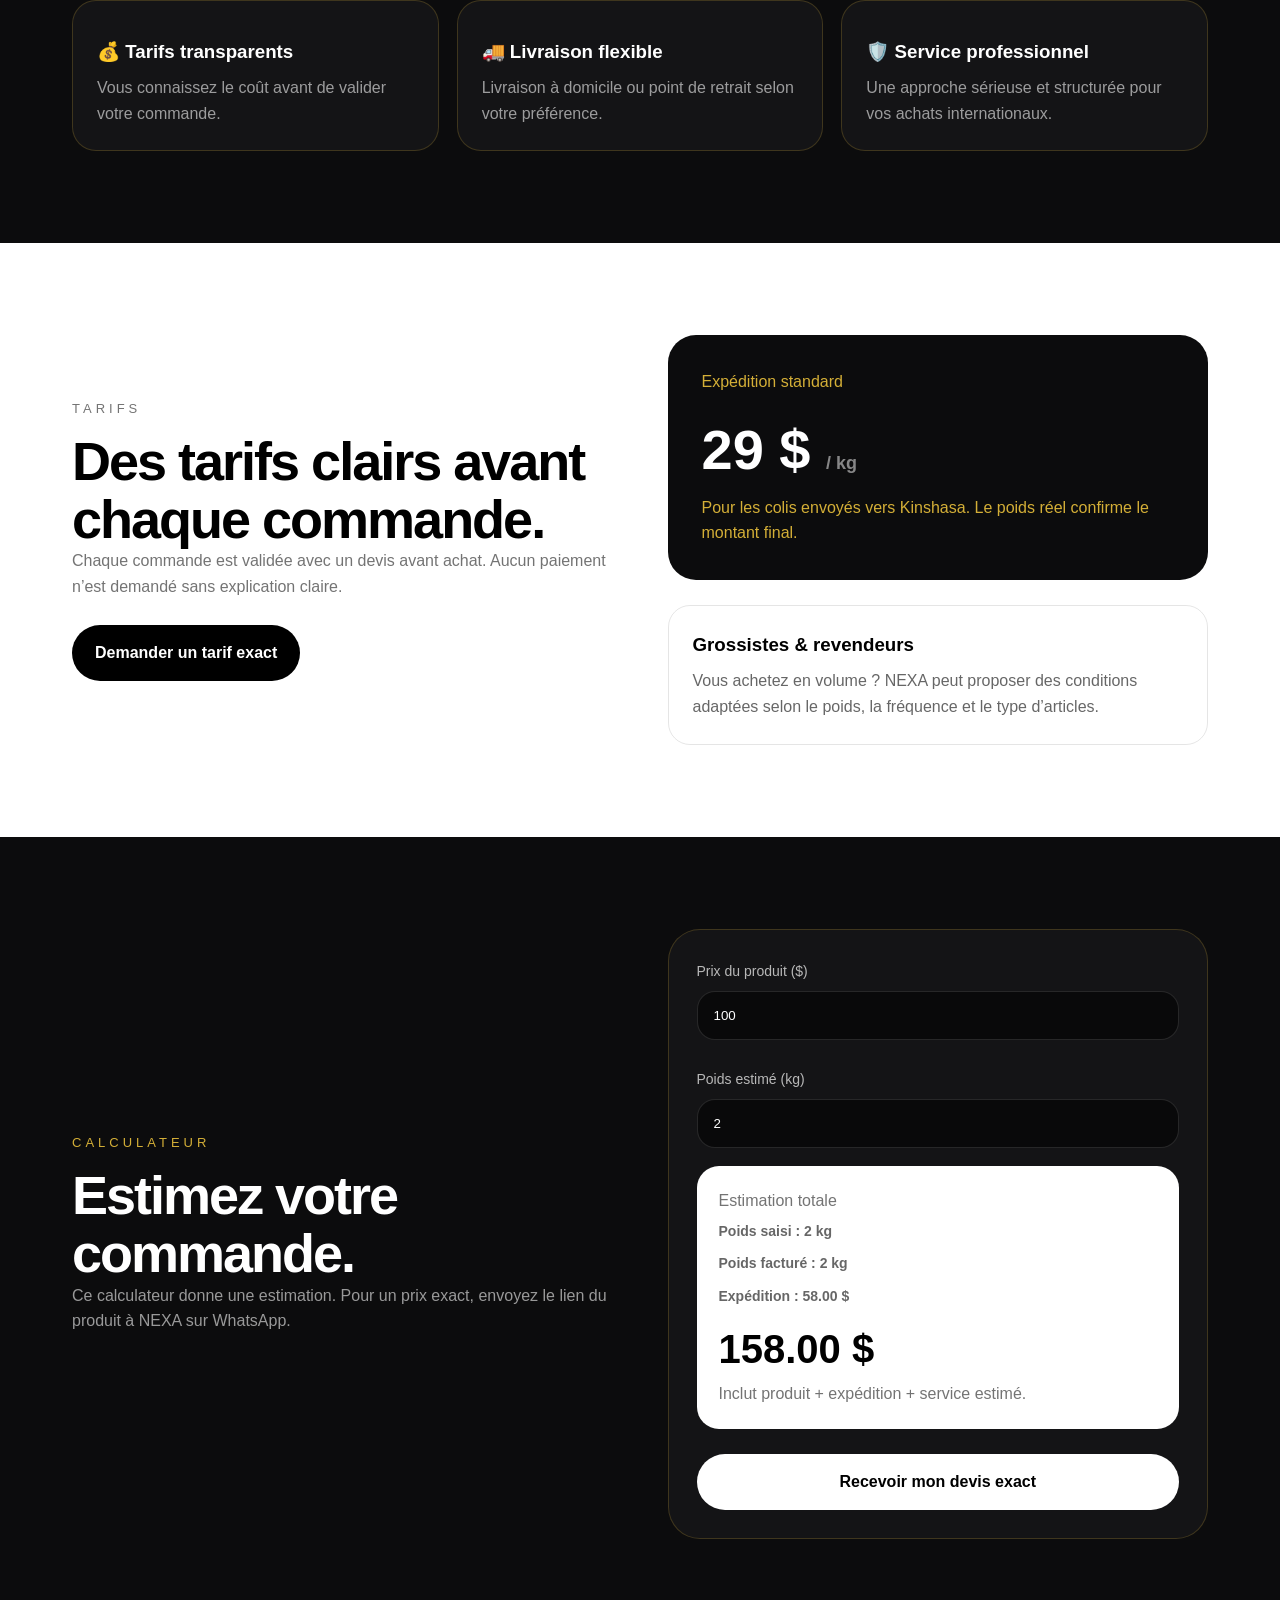
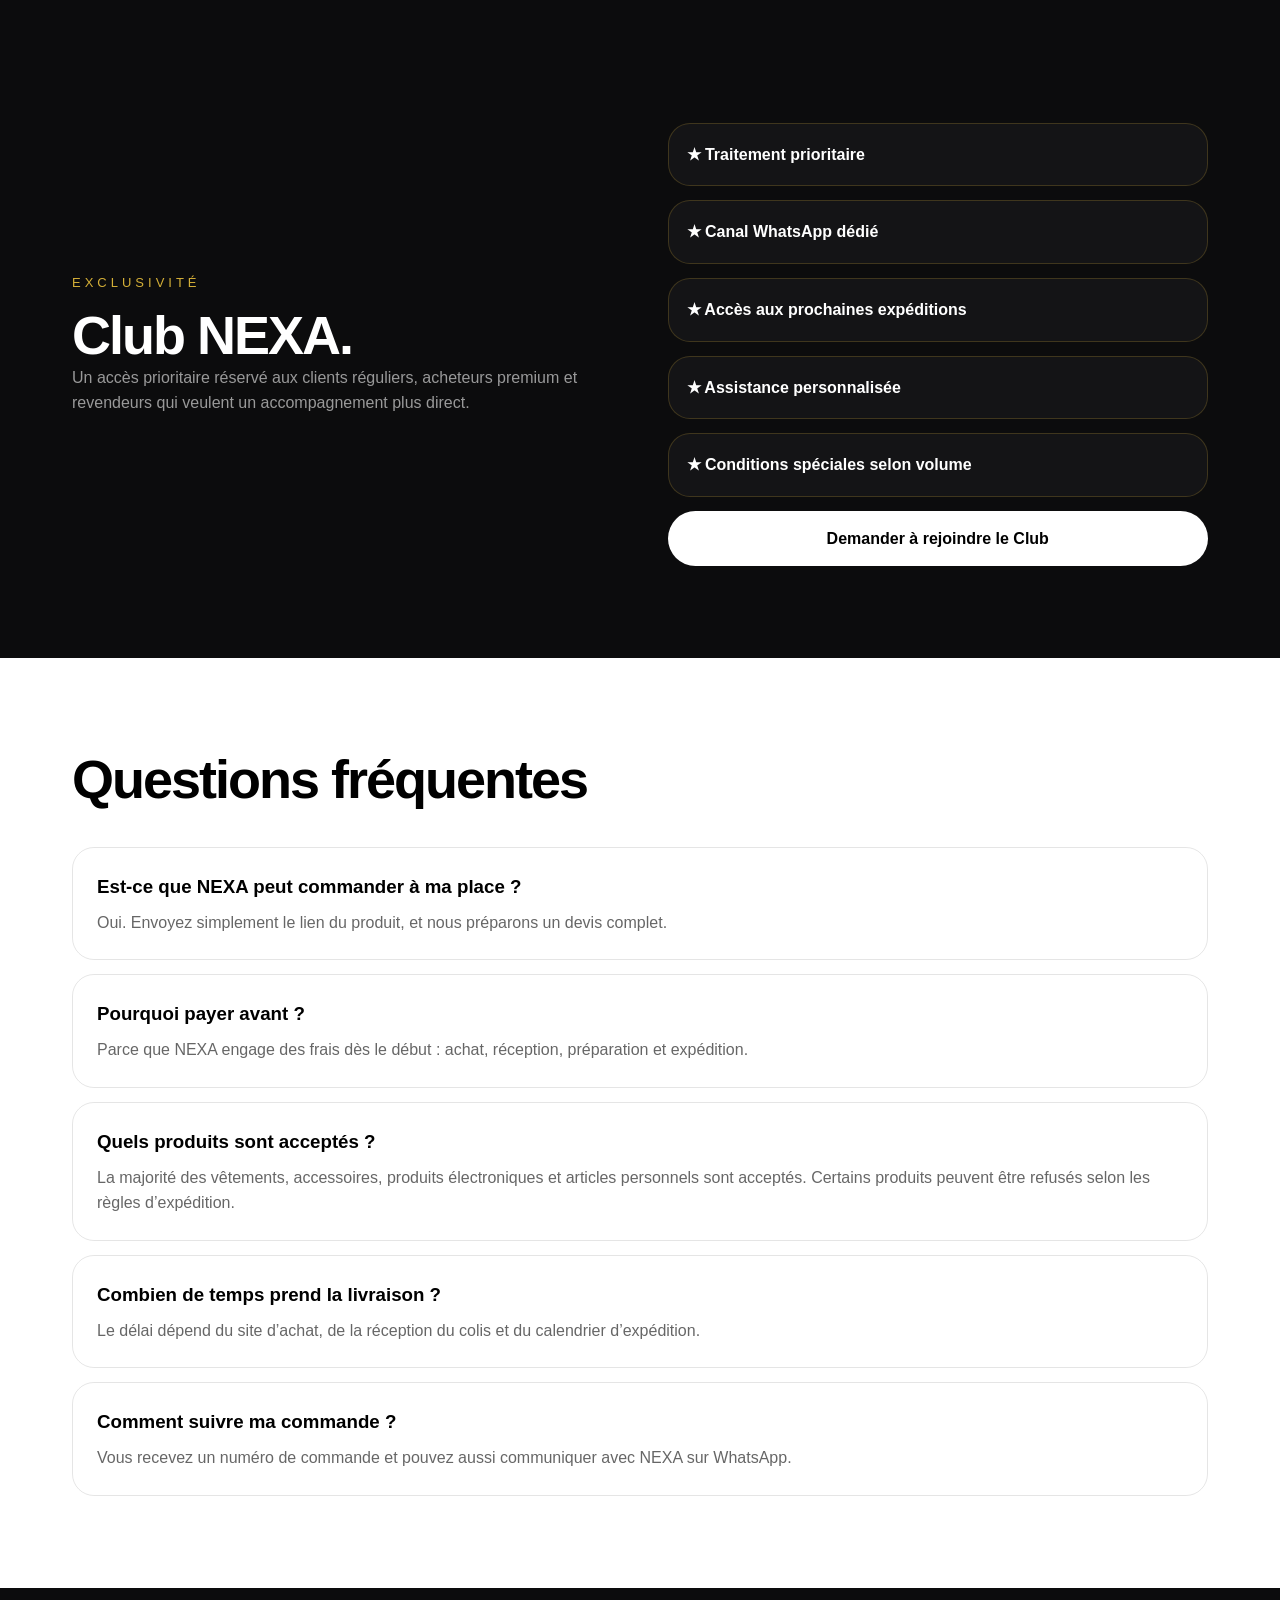
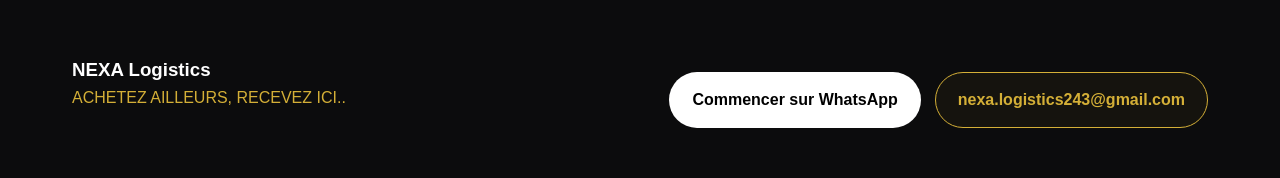
==== commit 51fe9e10: "Add files via upload" ====
--- a/index.html
+++ b/index.html
@@ -10,16 +10,15 @@
   <header>
     <div class="nav">
       <a href="#accueil" class="brand">
-        <img src="assets/logo-nexa.png" alt="NEXA Logistics" class="logo-img">
-      </a>
+<img src="logo-nexa.png" alt="NEXA Logistics" class="logo-img">      </a>
       <nav class="links">
-        <a href="#fonctionnement">Fonctionnement</a>
-        <a href="#tarifs">Tarifs</a>
-        <a href="#calculateur">Calculateur</a>
-        <a href="#suivi">Suivi</a>
-        <a href="#club">Club NEXA</a>
-        <a href="#faq">FAQ</a>
-      </nav>
+    <a href="index.html">Accueil</a>
+    <a href="comment-ca-marche.html">Comment ça marche</a>
+    <a href="tarifs.html">Tarifs</a>
+    <a href="#calculateur">Calculateur</a>
+    <a href="#club">Club NEXA</a>
+    <a href="contact.html">Contact</a>
+</nav>
       <a class="btn btn-white" href="https://wa.me/243838003300?text=Bonjour%20NEXA%2C%20je%20veux%20demander%20un%20devis." target="_blank">WhatsApp</a>
     </div>
   </header>
@@ -105,23 +104,6 @@
 
   </div>
 </section>
-
-<section id="fonctionnement">
-    <div class="container">
-      <p class="section-label">Processus</p>
-      <h2>Comment commander avec NEXA ?</h2>
-      <p class="section-text">Un parcours simple pour acheter à l’étranger sans stress.</p>
-      <div class="process-grid">
-        <div class="small-card"><p class="num">01</p><h3>Envoyez le lien</h3><p>Vous nous envoyez le lien du produit souhaité sur WhatsApp.</p></div>
-        <div class="small-card"><p class="num">02</p><h3>Recevez le devis</h3><p>Nous calculons le coût total : produit, service, poids et expédition.</p></div>
-        <div class="small-card"><p class="num">03</p><h3>Validez le paiement</h3><p>Après validation, NEXA lance l’achat ou prépare la réception.</p></div>
-        <div class="small-card"><p class="num">04</p><h3>Nous recevons</h3><p>Vos articles sont réceptionnés, vérifiés et préparés.</p></div>
-        <div class="small-card"><p class="num">05</p><h3>Expédition</h3><p>Le colis est envoyé vers Kinshasa selon le calendrier prévu.</p></div>
-        <div class="small-card"><p class="num">06</p><h3>Réception</h3><p>Vous êtes informé dès que votre colis est disponible.</p></div>
-      </div>
-    </div>
-  </section>
-
   <section id="tarifs" class="white-section">
     <div class="container grid">
       <div>
@@ -168,32 +150,6 @@
       </div>
     </div>
   </section>
-
-  <section id="suivi" style="background:rgba(255,255,255,.03);">
-  <div class="container center">
-    <p class="section-label">Suivi</p>
-
-    <h2>Suivi des commandes</h2>
-
-    <p class="section-text">
-      Chaque commande NEXA reçoit un numéro unique.
-      Les mises à jour sont communiquées directement par WhatsApp à chaque étape importante.
-    </p>
-
-    <div class="card" style="max-width:700px;margin:30px auto;text-align:left;">
-      <p>✓ Commande validée</p>
-      <p>✓ Produit reçu</p>
-      <p>✓ Colis expédié</p>
-      <p>✓ Arrivée à Kinshasa</p>
-      <p>✓ Disponible pour retrait ou livraison</p>
-    </div>
-
-    <a class="btn btn-white"
-       href="https://wa.me/243838003300?text=Bonjour%20NEXA%2C%20je%20souhaite%20obtenir%20des%20informations%20sur%20ma%20commande."
-       target="_blank">
-       Contacter NEXA
-    </a>
-  </div>
 </section>
 
   <section id="club">
--- a/style.css
+++ b/style.css
@@ -8,125 +8,465 @@
   --nexa-border: rgba(212, 175, 55, 0.22);
 }
 
-* { box-sizing: border-box; margin: 0; padding: 0; }
-    html { scroll-behavior: smooth; }
-    body {
-      font-family: Inter, Arial, sans-serif;
-      background: var(--nexa-black);
-      color: white;
-      line-height: 1.6;
-    }
-    a { color: inherit; text-decoration: none; }
-    .container { max-width: 1180px; margin: auto; padding: 0 22px; }
-    header {
-      position: fixed;
-      top: 0;
-      width: 100%;
-      z-index: 100;
-      background: rgba(12,12,13,0.92);
-      backdrop-filter: blur(18px);
-      border-bottom: 1px solid var(--nexa-border);
-    }
-    .nav { display: flex; justify-content: space-between; align-items: center; padding: 18px 22px; max-width: 1180px; margin: auto; }
-    .brand { display: flex; align-items: center; gap: 12px; }
-    .logo { width: 42px; height: 42px; border-radius: 16px; background: var(--nexa-white); color: black; display: flex; align-items: center; justify-content: center; font-weight: 900; }
-    .brand h3 { font-size: 19px; letter-spacing: 1px; }
-    .brand p { font-size: 12px; color: var(--nexa-gray); margin-top: -5px; }
-    .links { display: flex; gap: 28px; color: var(--nexa-gray); font-size: 14px; }
-    .links a:hover { color: var(--nexa-gold); }
-    .btn { display: inline-flex; align-items: center; justify-content: center; padding: 14px 22px; border-radius: 999px; font-weight: 700; border: 1px solid transparent; cursor: pointer; transition: all .25s ease; }
-    .btn-white { background: var(--nexa-white); color: black; }
-    .btn-outline { border-color: var(--nexa-gold); color: var(--nexa-gold); background: rgba(212,175,55,.04); }
-    .btn-outline:hover { background: rgba(212,175,55,.12); }
-    section { padding: 92px 0; }
-    .hero { padding-top: 150px; position: relative; overflow: hidden; }
-    .glow { position: absolute; width: 420px; height: 420px; background: rgba(212,175,55,0.23); filter: blur(90px); border-radius: 50%; top: 80px; left: 50%; transform: translateX(-50%); }
-    .grid { display: grid; grid-template-columns: 1fr 1fr; gap: 55px; align-items: center; position: relative; }
-    .tag { display: inline-block; border: 1px solid var(--nexa-border); background: rgba(212,175,55,0.08); padding: 9px 16px; border-radius: 999px; color: var(--nexa-gold-light); margin-bottom: 24px; }
-    h1 { font-size: clamp(45px, 7vw, 78px); line-height: 1.02; letter-spacing: -3px; }
-    h1 span, .muted { color: var(--nexa-gold); }
-    .hero p { margin-top: 24px; color: rgba(255,255,255,0.65); font-size: 18px; max-width: 650px; }
-    .actions { display: flex; gap: 14px; margin-top: 34px; flex-wrap: wrap; }
-    .card { border: 1px solid var(--nexa-border); background: var(--nexa-black-soft); border-radius: 32px; padding: 28px; }
-    .tracking-card { background: rgba(0,0,0,0.52); border-radius: 24px; padding: 24px; }
-    .step-mini { display: flex; gap: 12px; align-items: center; padding: 16px; border-radius: 18px; background: rgba(255,255,255,0.055); border: 1px solid rgba(255,255,255,0.09); margin-top: 12px; }
-    .check { width: 22px; height: 22px; border-radius: 50%; border: 2px solid var(--nexa-gold); color: var(--nexa-gold); display: flex; align-items: center; justify-content: center; font-size: 12px; }
-    .trust { border-top: 1px solid rgba(255,255,255,0.1); border-bottom: 1px solid var(--nexa-border); background: rgba(212,175,55,0.035); padding: 44px 0; }
-    .trust-grid { display: grid; grid-template-columns: repeat(4,1fr); gap: 18px; }
-    .small-card { border: 1px solid var(--nexa-border); background: var(--nexa-black-soft); border-radius: 24px; padding: 24px; }
-    .small-card h3 { margin: 12px 0 8px; }
-    .small-card p, .section-text { color: rgba(255,255,255,0.58); }
-    .section-label { color: var(--nexa-gold); letter-spacing: 4px; text-transform: uppercase; font-size: 13px; margin-bottom: 12px; }
-    h2 { font-size: clamp(34px, 5vw, 54px); line-height: 1.08; letter-spacing: -2px; }
-    .process-grid { display: grid; grid-template-columns: repeat(3,1fr); gap: 18px; margin-top: 45px; }
-    .num { color: rgba(212,175,55,0.55); font-weight: 900; }
-    .white-section { background: var(--nexa-white); color: black; }
-    .white-section .section-label, .white-section .section-text { color: rgba(0,0,0,0.55); }
-    .price-card { background: var(--nexa-black); color: white; border-radius: 28px; padding: 34px; }
-    .price { font-size: 56px; font-weight: 900; margin-top: 10px; }
-    input { width: 100%; padding: 16px; border-radius: 18px; border: 1px solid rgba(255,255,255,0.12); background: rgba(0,0,0,0.52); color: white; outline: none; margin-top: 8px; }
-    label { color: var(--nexa-gray); font-size: 14px; }
-    .result { background: var(--nexa-white); color: black; border-radius: 22px; padding: 22px; margin-top: 18px; }
-    .result strong { display: block; font-size: 40px; margin-top: 6px; }
-    .center { text-align: center; max-width: 780px; margin: auto; }
-    .track-box { display: flex; gap: 10px; max-width: 620px; margin: 30px auto 0; border: 1px solid rgba(255,255,255,0.1); background: rgba(0,0,0,0.52); padding: 9px; border-radius: 999px; }
-    .track-box input { margin: 0; border: none; background: transparent; }
-    .club-list { display: grid; gap: 14px; }
-    .club-item { padding: 18px; border: 1px solid var(--nexa-border); background: var(--nexa-black-soft); border-radius: 22px; font-weight: 700; }
-    .faq { display: grid; gap: 14px; margin-top: 38px; }
-    .faq-item { border: 1px solid rgba(0,0,0,0.1); border-radius: 22px; padding: 24px; }
-    .faq-item p { color: rgba(0,0,0,0.6); margin-top: 8px; }
-    footer { padding: 50px 0; }
-    .footer-content { display: flex; justify-content: space-between; gap: 25px; align-items: center; }
-    @media (max-width: 900px) {
-      .links { display: none; }
-      .grid, .trust-grid, .process-grid { grid-template-columns: 1fr; }
-      .track-box { border-radius: 28px; flex-direction: column; }
-      .footer-content { flex-direction: column; align-items: flex-start; }
-    }.logo-img{
-    height: 55px;
-    width: auto;
-    display: block;
-}.logo-img{
-  height: 70px;
+* {
+  box-sizing: border-box;
+  margin: 0;
+  padding: 0;
+}
+
+html {
+  scroll-behavior: smooth;
+}
+
+body {
+  font-family: Inter, Arial, sans-serif;
+  background: var(--nexa-black);
+  color: var(--nexa-white);
+  line-height: 1.6;
+}
+
+a {
+  color: inherit;
+  text-decoration: none;
+}
+
+.container {
+  max-width: 1180px;
+  margin: auto;
+  padding: 0 22px;
+}
+
+/* HEADER */
+
+header {
+  position: fixed;
+  top: 0;
+  width: 100%;
+  z-index: 100;
+  background: rgba(12, 12, 13, 0.94);
+  backdrop-filter: blur(18px);
+  border-bottom: 1px solid var(--nexa-border);
+}
+
+.nav {
+  display: flex;
+  justify-content: space-between;
+  align-items: center;
+  padding: 10px 22px;
+  max-width: 1180px;
+  margin: auto;
+  min-height: 72px;
+}
+
+.brand {
+  display: flex;
+  align-items: center;
+  background: transparent;
+}
+
+.logo-img {
+  height: 48px;
   width: auto;
   display: block;
   object-fit: contain;
 }
 
-.brand{
-  background: transparent;
-}
-
-header{
-  background: #0C0C0D;
-}.whatsapp-float{
-    position:fixed;
-    bottom:25px;
-    right:25px;
-
-    width:55px;
-    height:55px;
-
-    border-radius:50%;
-
-    background:#D4AF37;
-    color:#000;
-
-    display:flex;
-    align-items:center;
-    justify-content:center;
-
-    text-decoration:none;
-    font-size:24px;
-    font-weight:bold;
-
-    box-shadow:0 8px 25px rgba(0,0,0,.25);
-
-    z-index:999;
-    transition:.3s;
-}
-
-.whatsapp-float:hover{
-    transform:translateY(-3px);
+.logo {
+  width: 42px;
+  height: 42px;
+  border-radius: 16px;
+  background: var(--nexa-white);
+  color: black;
+  display: flex;
+  align-items: center;
+  justify-content: center;
+  font-weight: 900;
+}
+
+.links {
+  display: flex;
+  gap: 28px;
+  color: var(--nexa-gray);
+  font-size: 14px;
+}
+
+.links a:hover {
+  color: var(--nexa-gold);
+}
+
+/* BUTTONS */
+
+.btn {
+  display: inline-flex;
+  align-items: center;
+  justify-content: center;
+  padding: 14px 22px;
+  border-radius: 999px;
+  font-weight: 700;
+  border: 1px solid transparent;
+  cursor: pointer;
+  transition: all .25s ease;
+}
+
+.btn-white {
+  background: var(--nexa-white);
+  color: black;
+}
+
+.btn-white:hover {
+  background: var(--nexa-gold);
+  color: black;
+}
+
+.btn-outline {
+  border-color: var(--nexa-gold);
+  color: var(--nexa-gold);
+  background: rgba(212, 175, 55, .04);
+}
+
+.btn-outline:hover {
+  background: rgba(212, 175, 55, .12);
+}
+
+/* GENERAL */
+
+section {
+  padding: 92px 0;
+}
+
+.hero {
+  padding-top: 130px;
+  position: relative;
+  overflow: hidden;
+}
+
+.glow {
+  position: absolute;
+  width: 420px;
+  height: 420px;
+  background: rgba(212, 175, 55, 0.23);
+  filter: blur(90px);
+  border-radius: 50%;
+  top: 80px;
+  left: 50%;
+  transform: translateX(-50%);
+}
+
+.grid {
+  display: grid;
+  grid-template-columns: 1fr 1fr;
+  gap: 55px;
+  align-items: center;
+  position: relative;
+}
+
+.tag {
+  display: inline-block;
+  border: 1px solid var(--nexa-border);
+  background: rgba(212, 175, 55, 0.08);
+  padding: 9px 16px;
+  border-radius: 999px;
+  color: var(--nexa-gold-light);
+  margin-bottom: 24px;
+}
+
+h1 {
+  font-size: clamp(45px, 7vw, 78px);
+  line-height: 1.02;
+  letter-spacing: -3px;
+}
+
+h1 span,
+.muted {
+  color: var(--nexa-gold);
+}
+
+.hero p {
+  margin-top: 24px;
+  color: rgba(255, 255, 255, 0.65);
+  font-size: 18px;
+  max-width: 650px;
+}
+
+.actions {
+  display: flex;
+  gap: 14px;
+  margin-top: 34px;
+  flex-wrap: wrap;
+}
+
+/* CARDS */
+
+.card {
+  border: 1px solid var(--nexa-border);
+  background: var(--nexa-black-soft);
+  border-radius: 32px;
+  padding: 28px;
+}
+
+.tracking-card {
+  background: rgba(0, 0, 0, 0.52);
+  border-radius: 24px;
+  padding: 24px;
+}
+
+.step-mini {
+  display: flex;
+  gap: 12px;
+  align-items: center;
+  padding: 16px;
+  border-radius: 18px;
+  background: rgba(255, 255, 255, 0.055);
+  border: 1px solid rgba(255, 255, 255, 0.09);
+  margin-top: 12px;
+}
+
+.check {
+  width: 22px;
+  height: 22px;
+  border-radius: 50%;
+  border: 2px solid var(--nexa-gold);
+  color: var(--nexa-gold);
+  display: flex;
+  align-items: center;
+  justify-content: center;
+  font-size: 12px;
+}
+
+.trust {
+  border-top: 1px solid rgba(255, 255, 255, 0.1);
+  border-bottom: 1px solid var(--nexa-border);
+  background: rgba(212, 175, 55, 0.035);
+  padding: 44px 0;
+}
+
+.trust-grid {
+  display: grid;
+  grid-template-columns: repeat(4, 1fr);
+  gap: 18px;
+}
+
+.small-card {
+  border: 1px solid var(--nexa-border);
+  background: var(--nexa-black-soft);
+  border-radius: 24px;
+  padding: 24px;
+}
+
+.small-card h3 {
+  margin: 12px 0 8px;
+}
+
+.small-card p,
+.section-text {
+  color: rgba(255, 255, 255, 0.58);
+}
+
+.section-label {
+  color: var(--nexa-gold);
+  letter-spacing: 4px;
+  text-transform: uppercase;
+  font-size: 13px;
+  margin-bottom: 12px;
+}
+
+h2 {
+  font-size: clamp(34px, 5vw, 54px);
+  line-height: 1.08;
+  letter-spacing: -2px;
+}
+
+.process-grid {
+  display: grid;
+  grid-template-columns: repeat(3, 1fr);
+  gap: 18px;
+  margin-top: 45px;
+}
+
+.num {
+  color: rgba(212, 175, 55, 0.55);
+  font-weight: 900;
+}
+
+/* WHITE SECTIONS */
+
+.white-section {
+  background: var(--nexa-white);
+  color: black;
+}
+
+.white-section .section-label,
+.white-section .section-text {
+  color: rgba(0, 0, 0, 0.55);
+}
+
+.price-card {
+  background: var(--nexa-black);
+  color: white;
+  border-radius: 28px;
+  padding: 34px;
+}
+
+.price {
+  font-size: 56px;
+  font-weight: 900;
+  margin-top: 10px;
+}
+
+/* FORMS */
+
+input {
+  width: 100%;
+  padding: 16px;
+  border-radius: 18px;
+  border: 1px solid rgba(255, 255, 255, 0.12);
+  background: rgba(0, 0, 0, 0.52);
+  color: white;
+  outline: none;
+  margin-top: 8px;
+}
+
+label {
+  color: var(--nexa-gray);
+  font-size: 14px;
+}
+
+.result {
+  background: var(--nexa-white);
+  color: black;
+  border-radius: 22px;
+  padding: 22px;
+  margin-top: 18px;
+}
+
+.result strong {
+  display: block;
+  font-size: 40px;
+  margin-top: 6px;
+}
+
+.center {
+  text-align: center;
+  max-width: 780px;
+  margin: auto;
+}
+
+.club-list {
+  display: grid;
+  gap: 14px;
+}
+
+.club-item {
+  padding: 18px;
+  border: 1px solid var(--nexa-border);
+  background: var(--nexa-black-soft);
+  border-radius: 22px;
+  font-weight: 700;
+}
+
+/* FAQ */
+
+.faq {
+  display: grid;
+  gap: 14px;
+  margin-top: 38px;
+}
+
+.faq-item {
+  border: 1px solid rgba(0, 0, 0, 0.1);
+  border-radius: 22px;
+  padding: 24px;
+}
+
+.faq-item p {
+  color: rgba(0, 0, 0, 0.6);
+  margin-top: 8px;
+}
+
+/* FOOTER */
+
+footer {
+  padding: 50px 0;
+}
+
+.footer-content {
+  display: flex;
+  justify-content: space-between;
+  gap: 25px;
+  align-items: center;
+}
+
+/* FLOATING WHATSAPP */
+
+.whatsapp-float {
+  position: fixed;
+  bottom: 25px;
+  right: 25px;
+  width: 55px;
+  height: 55px;
+  border-radius: 50%;
+  background: var(--nexa-gold);
+  color: #000;
+  display: flex;
+  align-items: center;
+  justify-content: center;
+  text-decoration: none;
+  font-size: 24px;
+  font-weight: bold;
+  box-shadow: 0 8px 25px rgba(0, 0, 0, .25);
+  z-index: 999;
+  transition: .3s;
+}
+
+.whatsapp-float:hover {
+  transform: translateY(-3px);
+}
+
+/* MOBILE */
+
+@media (max-width: 900px) {
+  .links {
+    display: none;
+  }
+
+  .grid,
+  .trust-grid,
+  .process-grid {
+    grid-template-columns: 1fr;
+  }
+
+  .footer-content {
+    flex-direction: column;
+    align-items: flex-start;
+  }
+
+  .nav {
+    padding: 8px 18px;
+    min-height: 64px;
+  }
+
+  .logo-img {
+    height: 42px;
+  }
+
+  .btn {
+    padding: 11px 16px;
+    font-size: 13px;
+  }
+
+  .hero {
+    padding-top: 115px;
+  }
+
+  section {
+    padding: 70px 0;
+  }
+}.small-card div{
+  font-size: 42px;
+  line-height: 1;
+}.price-mini {
+  font-size: 28px;
+  font-weight: 900;
+  color: var(--nexa-gold);
+  margin: 10px 0;
 }
